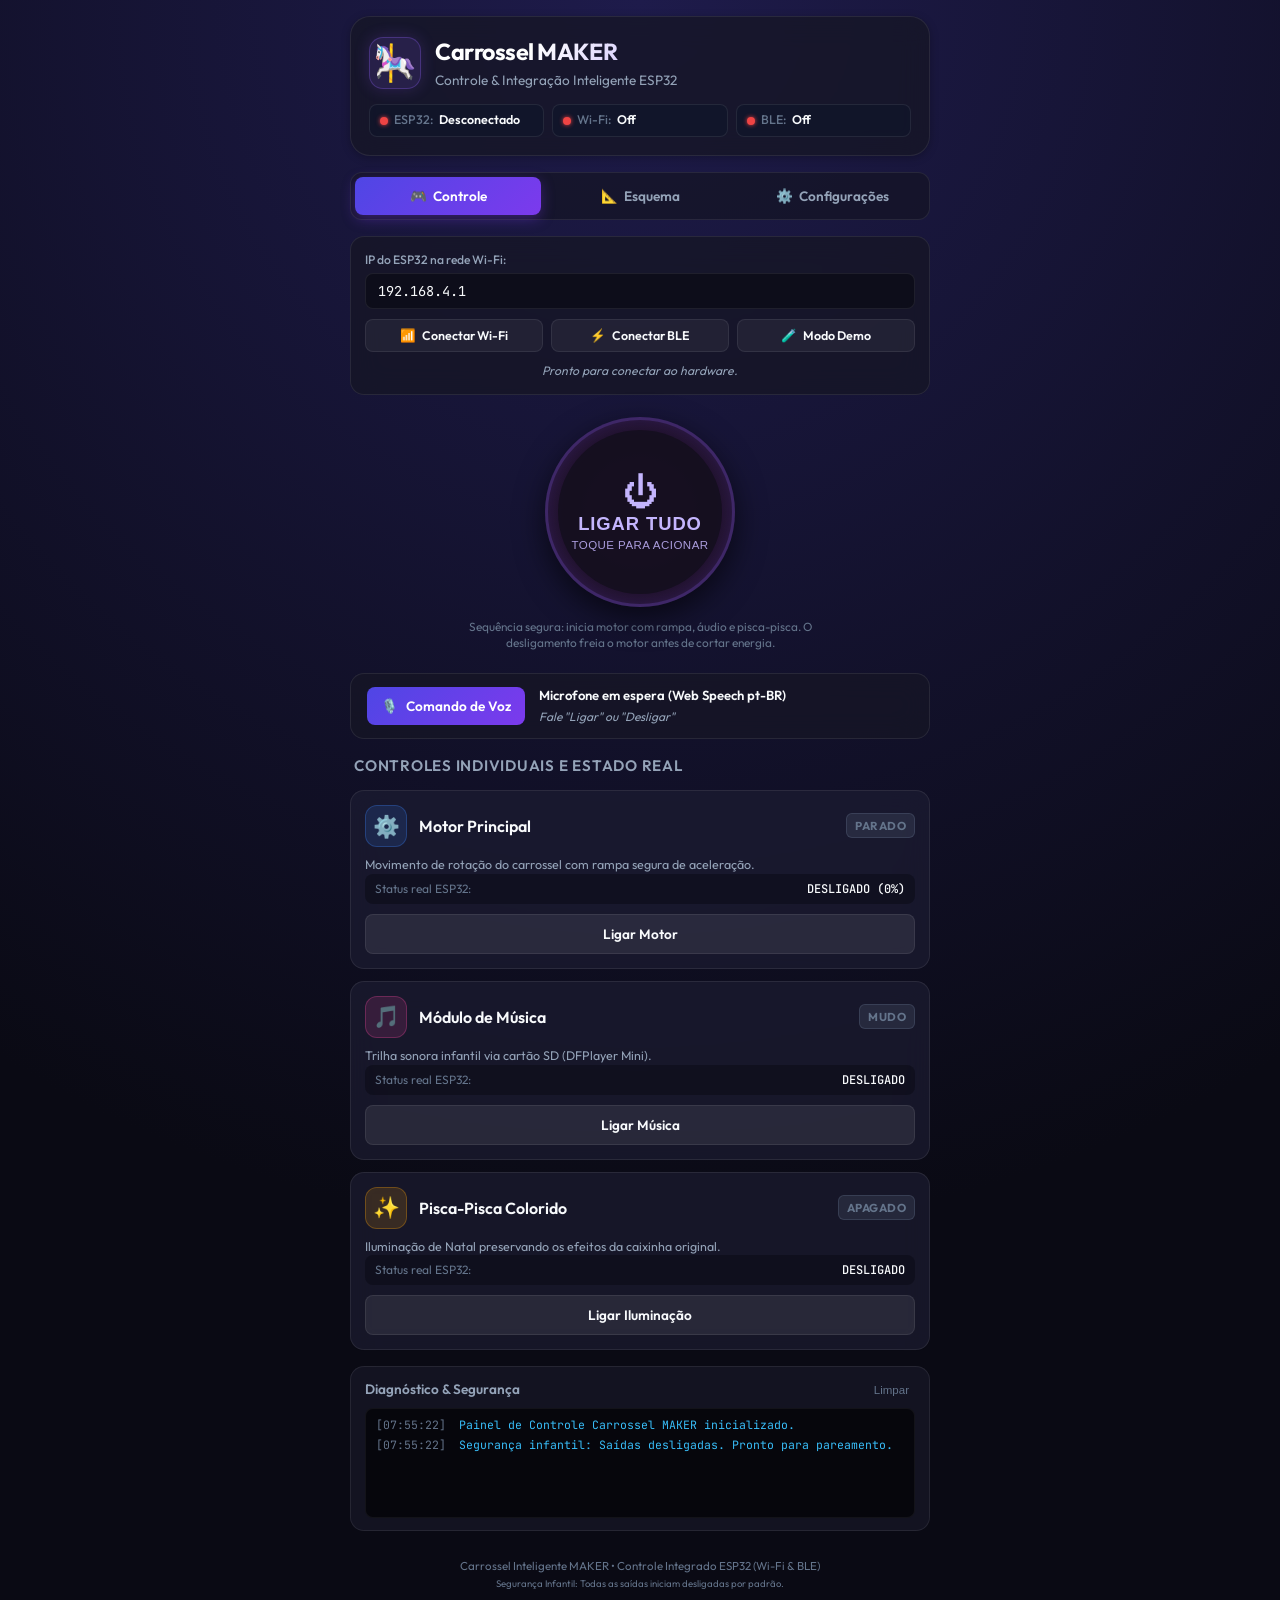
==== index.html @ de6168b9 "fix(voice): correcao definitiva comando desligar e configuracao vercel" ====
<!DOCTYPE html>
<html lang="pt-BR">
<head>
  <meta charset="UTF-8" />
  <meta http-equiv="refresh" content="0; url=/site/" />
  <title>Redirecionando para Carrossel MAKER...</title>
  <script>
    window.location.replace('/site/');
  </script>
</head>
<body style="background: #0a0a14; color: #fff; font-family: sans-serif; display: flex; align-items: center; justify-content: center; height: 100vh; margin: 0;">
  <p>Carregando o painel do Carrossel Inteligente... <a href="/site/" style="color: #8b5cf6;">Clique aqui se não for redirecionado</a>.</p>
</body>
</html>
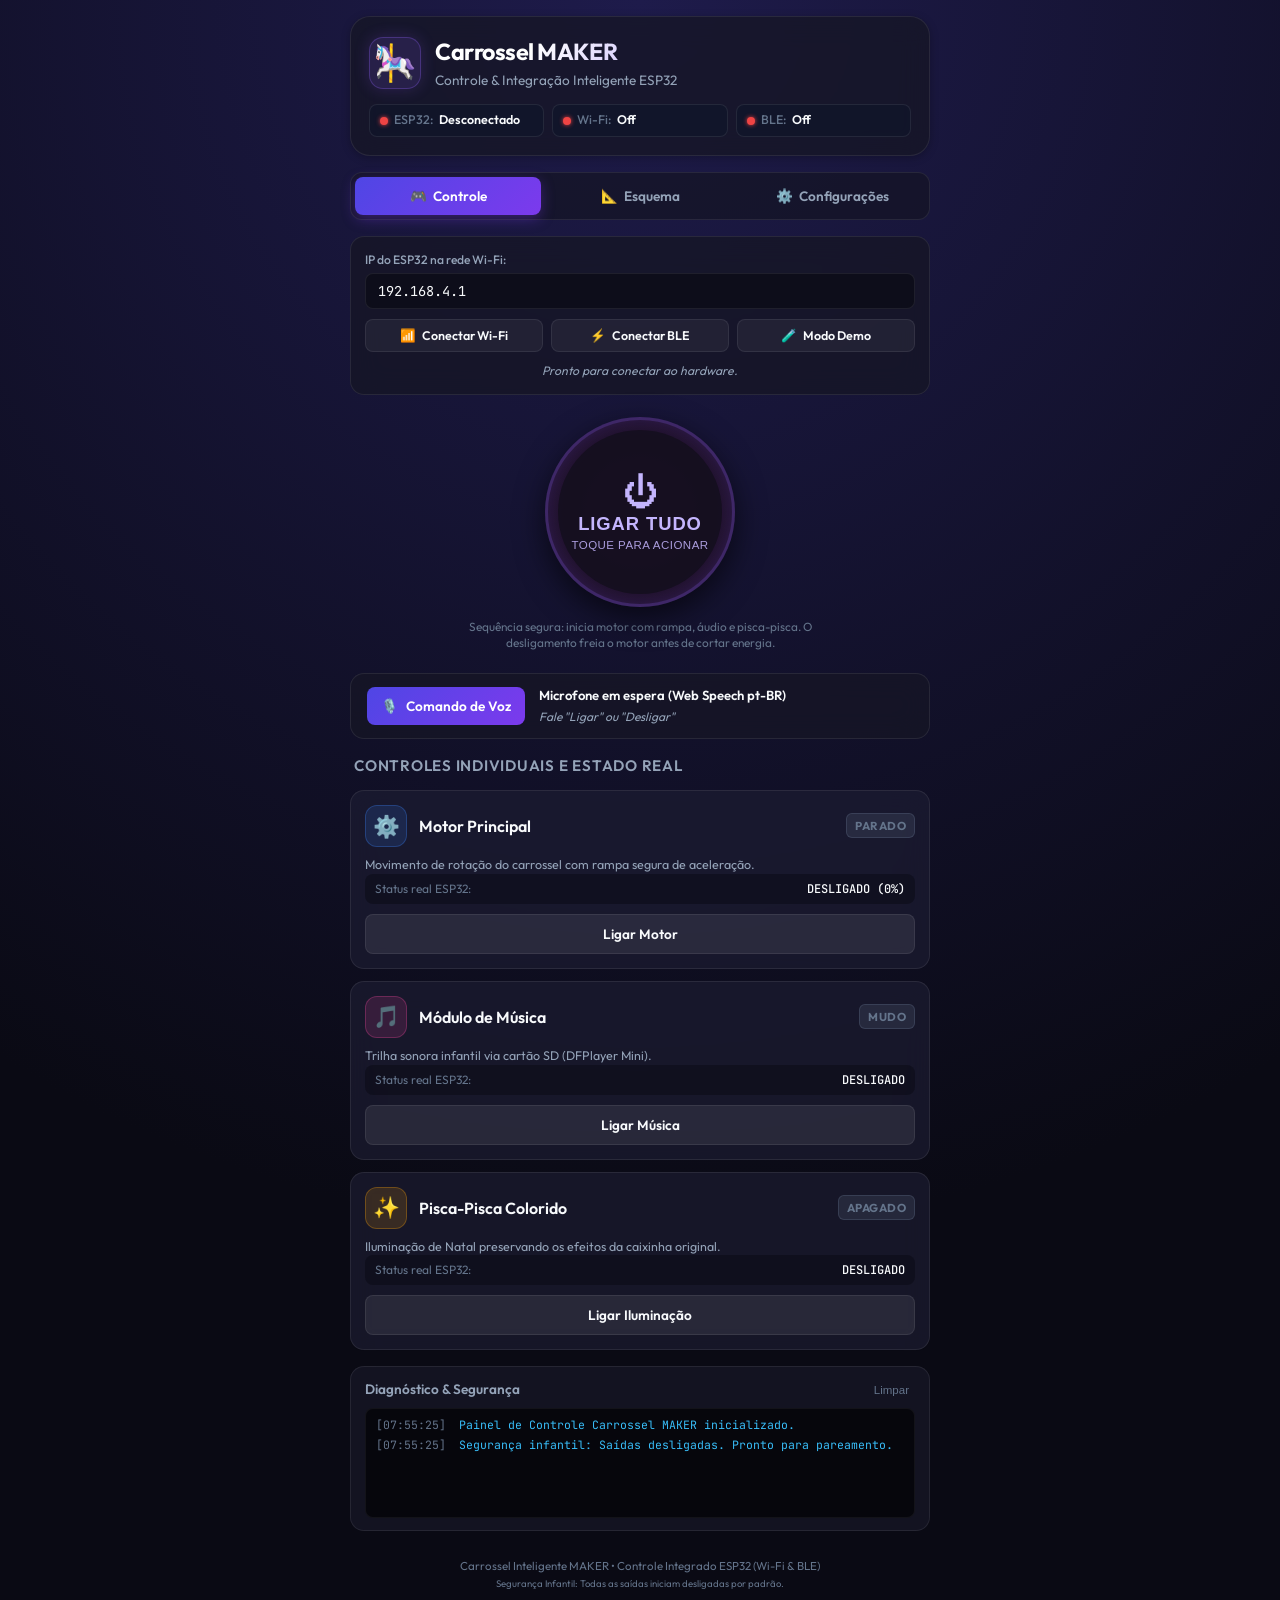
==== commit 94515fe6: "fix(deploy): copiar arquivos para raiz e remover vercel.json para compatibilidade total" ====
--- a/index.html
+++ b/index.html
@@ -2,13 +2,404 @@
 <html lang="pt-BR">
 <head>
   <meta charset="UTF-8" />
-  <meta http-equiv="refresh" content="0; url=/site/" />
-  <title>Redirecionando para Carrossel MAKER...</title>
-  <script>
-    window.location.replace('/site/');
-  </script>
+  <meta name="viewport" content="width=device-width, initial-scale=1.0, maximum-scale=1.0, user-scalable=no" />
+  <title>Carrossel MAKER • Controle e Configurador</title>
+  <link rel="preconnect" href="https://fonts.googleapis.com">
+  <link rel="preconnect" href="https://fonts.gstatic.com" crossorigin>
+  <link href="https://fonts.googleapis.com/css2?family=Outfit:wght@300;400;500;600;700;800&family=JetBrains+Mono:wght@400;500;600&display=swap" rel="stylesheet">
+  <link rel="stylesheet" href="styles.css" />
 </head>
-<body style="background: #0a0a14; color: #fff; font-family: sans-serif; display: flex; align-items: center; justify-content: center; height: 100vh; margin: 0;">
-  <p>Carregando o painel do Carrossel Inteligente... <a href="/site/" style="color: #8b5cf6;">Clique aqui se não for redirecionado</a>.</p>
+<body>
+  <div class="app-wrapper">
+    <!-- Header com Marca e Status de Conexão -->
+    <header class="header-card">
+      <div class="header-brand">
+        <div class="brand-icon">🎠</div>
+        <div>
+          <h1>Carrossel MAKER</h1>
+          <p class="subtitle">Controle & Integração Inteligente ESP32</p>
+        </div>
+      </div>
+
+      <!-- Barra de Status de Conectividade -->
+      <div class="connectivity-bar">
+        <div class="conn-pill" id="pill-esp" title="Status geral de comunicação">
+          <span class="status-dot dot-offline" id="dot-esp"></span>
+          <span class="conn-label">ESP32:</span>
+          <span class="conn-state" id="txt-esp">Desconectado</span>
+        </div>
+
+        <div class="conn-pill" id="pill-wifi" title="Conexão Wi-Fi (WebSocket/HTTP)">
+          <span class="status-dot dot-offline" id="dot-wifi"></span>
+          <span class="conn-label">Wi-Fi:</span>
+          <span class="conn-state" id="txt-wifi">Off</span>
+        </div>
+
+        <div class="conn-pill" id="pill-ble" title="Conexão Bluetooth Low Energy">
+          <span class="status-dot dot-offline" id="dot-ble"></span>
+          <span class="conn-label">BLE:</span>
+          <span class="conn-state" id="txt-ble">Off</span>
+        </div>
+      </div>
+
+      <!-- Aviso Explicito de Modo Demonstracao -->
+      <div class="demo-banner hidden" id="demo-banner">
+        <span class="demo-icon">⚠️</span>
+        <div class="demo-text">
+          <strong>MODO DEMONSTRAÇÃO ATIVO</strong>
+          <small>Hardware físico não conectado. As respostas de estado são simuladas no navegador.</small>
+        </div>
+      </div>
+    </header>
+
+    <!-- Barra de Navegação por Abas -->
+    <nav class="tabs-nav" role="tablist">
+      <button class="tab-btn active" id="tab-btn-control" data-tab="tab-control" role="tab">
+        <span class="tab-icon">🎮</span> Controle
+      </button>
+      <button class="tab-btn" id="tab-btn-schematics" data-tab="tab-schematics" role="tab">
+        <span class="tab-icon">📐</span> Esquema
+      </button>
+      <button class="tab-btn" id="tab-btn-config" data-tab="tab-config" role="tab">
+        <span class="tab-icon">⚙️</span> Configurações
+      </button>
+    </nav>
+
+    <!-- ==================================================================== -->
+    <!-- ABA 1: CONTROLE DO CARROSSEL                                         -->
+    <!-- ==================================================================== -->
+    <main class="tab-pane active" id="tab-control" role="tabpanel">
+      <!-- Painel de Conexão Rápida -->
+      <section class="conn-actions-card">
+        <div class="input-group">
+          <label for="input-esp-ip">IP do ESP32 na rede Wi-Fi:</label>
+          <input type="text" id="input-esp-ip" placeholder="Ex: 192.168.4.1 ou 192.168.1.150" value="192.168.4.1" />
+        </div>
+        <div class="conn-buttons">
+          <button id="btn-connect-wifi" class="btn-action btn-wifi">
+            <span class="btn-icon">📶</span> Conectar Wi-Fi
+          </button>
+          <button id="btn-connect-ble" class="btn-action btn-ble">
+            <span class="btn-icon">⚡</span> Conectar BLE
+          </button>
+          <button id="btn-toggle-demo" class="btn-action btn-demo">
+            <span class="btn-icon">🧪</span> Modo Demo
+          </button>
+        </div>
+        <div id="conn-feedback" class="conn-feedback">Pronto para conectar ao hardware.</div>
+      </section>
+
+      <!-- Botão Mestre Geral (LIGAR / DESLIGAR) -->
+      <section class="master-control-section">
+        <div class="master-btn-container">
+          <button id="btn-master" class="master-button master-off" aria-label="Ligar ou Desligar Carrossel Geral">
+            <div class="master-inner-ring">
+              <div class="master-power-icon">⏻</div>
+              <div class="master-title" id="master-title">LIGAR TUDO</div>
+              <div class="master-sub" id="master-sub">Toque para acionar</div>
+            </div>
+          </button>
+        </div>
+        <p class="master-hint">Sequência segura: inicia motor com rampa, áudio e pisca-pisca. O desligamento freia o motor antes de cortar energia.</p>
+      </section>
+
+      <!-- Seção de Comando de Voz -->
+      <section class="voice-section">
+        <div class="voice-card">
+          <button id="btn-voice" class="btn-voice" title="Pressione e fale 'Ligar' ou 'Desligar'">
+            <span class="voice-mic-icon">🎙️</span>
+            <span class="voice-btn-text" id="voice-btn-text">Comando de Voz</span>
+          </button>
+          <div class="voice-info">
+            <div class="voice-status" id="voice-status">Microfone em espera (Web Speech pt-BR)</div>
+            <div class="voice-transcript" id="voice-transcript">Fale "Ligar" ou "Desligar"</div>
+          </div>
+        </div>
+      </section>
+
+      <!-- Controles Individuais e Telemetria Real -->
+      <section class="components-grid">
+        <h2 class="section-title">Controles Individuais e Estado Real</h2>
+
+        <!-- Card do Motor -->
+        <div class="component-card" id="card-motor">
+          <div class="comp-header">
+            <div class="comp-icon-box motor-color">⚙️</div>
+            <div class="comp-info">
+              <h3>Motor Principal</h3>
+              <span class="comp-state-badge badge-off" id="badge-motor">PARADO</span>
+            </div>
+          </div>
+          <div class="comp-body">
+            <p class="comp-desc">Movimento de rotação do carrossel com rampa segura de aceleração.</p>
+            <div class="comp-real-state">
+              <span class="telemetry-label">Status real ESP32:</span>
+              <span class="telemetry-value" id="real-motor">DESLIGADO (0%)</span>
+            </div>
+          </div>
+          <div class="comp-footer">
+            <button id="btn-toggle-motor" class="btn-toggle btn-toggle-off">Ligar Motor</button>
+          </div>
+        </div>
+
+        <!-- Card do Áudio / Música -->
+        <div class="component-card" id="card-audio">
+          <div class="comp-header">
+            <div class="comp-icon-box audio-color">🎵</div>
+            <div class="comp-info">
+              <h3>Módulo de Música</h3>
+              <span class="comp-state-badge badge-off" id="badge-audio">MUDO</span>
+            </div>
+          </div>
+          <div class="comp-body">
+            <p class="comp-desc">Trilha sonora infantil via cartão SD (DFPlayer Mini).</p>
+            <div class="comp-real-state">
+              <span class="telemetry-label">Status real ESP32:</span>
+              <span class="telemetry-value" id="real-audio">DESLIGADO</span>
+            </div>
+          </div>
+          <div class="comp-footer">
+            <button id="btn-toggle-audio" class="btn-toggle btn-toggle-off">Ligar Música</button>
+          </div>
+        </div>
+
+        <!-- Card do Pisca-Pisca de Natal -->
+        <div class="component-card" id="card-light">
+          <div class="comp-header">
+            <div class="comp-icon-box light-color">✨</div>
+            <div class="comp-info">
+              <h3>Pisca-Pisca Colorido</h3>
+              <span class="comp-state-badge badge-off" id="badge-light">APAGADO</span>
+            </div>
+          </div>
+          <div class="comp-body">
+            <p class="comp-desc">Iluminação de Natal preservando os efeitos da caixinha original.</p>
+            <div class="comp-real-state">
+              <span class="telemetry-label">Status real ESP32:</span>
+              <span class="telemetry-value" id="real-light">DESLIGADO</span>
+            </div>
+          </div>
+          <div class="comp-footer">
+            <button id="btn-toggle-light" class="btn-toggle btn-toggle-off">Ligar Iluminação</button>
+          </div>
+        </div>
+      </section>
+
+      <!-- Console de Eventos, Diagnóstico e Segurança -->
+      <section class="diagnostics-card">
+        <div class="diag-header">
+          <h3>Diagnóstico & Segurança</h3>
+          <button id="btn-clear-log" class="btn-clear">Limpar</button>
+        </div>
+        <div id="event-log" class="event-log" role="log" aria-live="polite"></div>
+      </section>
+    </main>
+
+    <!-- ==================================================================== -->
+    <!-- ABA 2: ESQUEMA COMPLETO DE LIGAÇÃO & MONTAGEM                        -->
+    <!-- ==================================================================== -->
+    <section class="tab-pane" id="tab-schematics" role="tabpanel">
+      <div class="schematic-card">
+        <h2>Esquema Elétrico e Montagem Completa</h2>
+        <p class="schematic-intro">
+          Veja a ligação exata de cada um dos 4 componentes principais com o ESP32 convencional.
+        </p>
+
+        <!-- Seletor de Alimentação Interativo -->
+        <div class="power-selector-box">
+          <label><strong>Como você vai alimentar o Carrossel?</strong></label>
+          <div class="power-options">
+            <button class="btn-power-opt active" data-power="battery">
+              🔋 Pilhas / Baterias (Portátil)
+            </button>
+            <button class="btn-power-opt" data-power="powersupply">
+              🔌 Fonte de Tomada (Recomendado)
+            </button>
+          </div>
+          <div id="power-advice" class="power-advice">
+            <!-- Texto dinâmico inserido via JS -->
+          </div>
+        </div>
+
+        <!-- Diagrama Visual dos 4 Componentes -->
+        <div class="wiring-diagram">
+          <!-- Bloco ESP32 -->
+          <div class="diagram-block block-esp32">
+            <div class="block-title">🧠 ESP32 (Convencional - 38 pinos)</div>
+            <div class="pin-wire"><span class="pin-badge">VIN (5V)</span> <span class="wire-line wire-red"></span> Alimentação +5V</div>
+            <div class="pin-wire"><span class="pin-badge">GND</span> <span class="wire-line wire-black"></span> Terra Comum (Interligar todos os GNDs)</div>
+            <div class="pin-wire"><span class="pin-badge">GPIO 25</span> <span class="wire-line wire-orange"></span> Driver Motor IN1 (Sentido)</div>
+            <div class="pin-wire"><span class="pin-badge">GPIO 26</span> <span class="wire-line wire-orange"></span> Driver Motor IN2 (Sentido)</div>
+            <div class="pin-wire"><span class="pin-badge">GPIO 27</span> <span class="wire-line wire-yellow"></span> Driver Motor PWM / ENA (Velocidade)</div>
+            <div class="pin-wire"><span class="pin-badge">GPIO 17 (TX2)</span> <span class="wire-line wire-blue"></span> DFPlayer RX (via Resistor 1kΩ)</div>
+            <div class="pin-wire"><span class="pin-badge">GPIO 16 (RX2)</span> <span class="wire-line wire-cyan"></span> DFPlayer TX</div>
+            <div class="pin-wire"><span class="pin-badge">GPIO 33</span> <span class="wire-line wire-green"></span> Controle do Pisca-Pisca (Gate/IN)</div>
+            <div class="pin-wire"><span class="pin-badge">GPIO 14</span> <span class="wire-line wire-purple"></span> Botão Físico de Emergência (GND)</div>
+          </div>
+
+          <!-- Bloco Motor -->
+          <div class="diagram-block block-motor">
+            <div class="block-title">⚙️ Motor DC + Driver Ponte H (TB6612 ou L298N)</div>
+            <p class="block-note">⚠️ <strong>NUNCA ligue o motor direto no ESP32!</strong> Use o driver intermediário.</p>
+            <ul>
+              <li><strong>Alimentação Motor (VM / VCC2):</strong> Conecte ao polo positivo da sua bateria ou fonte.</li>
+              <li><strong>GND:</strong> Interligado ao GND do ESP32.</li>
+              <li><strong>IN1, IN2, PWM:</strong> Ligados aos GPIOs 25, 26 e 27.</li>
+              <li><strong>OUT1 e OUT2:</strong> Ligados aos dois fios do motor DC (com capacitor cerâmico 100nF soldado entre os bornes).</li>
+            </ul>
+          </div>
+
+          <!-- Bloco Áudio -->
+          <div class="diagram-block block-audio">
+            <div class="block-title">🎵 Módulo de Som (DFPlayer Mini) + Alto-Falante</div>
+            <ul>
+              <li><strong>VCC:</strong> Pino 5V da fonte/bateria regulada.</li>
+              <li><strong>GND:</strong> Terra comum.</li>
+              <li><strong>RX:</strong> Conectado ao GPIO 17 do ESP32 <em>com um resistor de 1kΩ em série</em> (protege contra ruídos).</li>
+              <li><strong>TX:</strong> Conectado ao GPIO 16 do ESP32.</li>
+              <li><strong>SPK1 e SPK2:</strong> Ligados diretamente aos 2 fios do alto-falante (3W / 4Ω ou 8Ω).</li>
+              <li><strong>Cartão MicroSD:</strong> Formatado em FAT32 com músicas na pasta <code>/mp3/0001.mp3</code>.</li>
+            </ul>
+          </div>
+
+          <!-- Bloco Pisca-Pisca -->
+          <div class="diagram-block block-light">
+            <div class="block-title">✨ Pisca-Pisca de Natal Colorido</div>
+            <p class="block-note">💡 A caixinha controladora original com os efeitos natalinos <strong>é mantida</strong>.</p>
+            <ul>
+              <li><strong>Se o pisca for USB ou Pilhas (5V/4.5V DC):</strong> O GPIO 33 chaveia um transistor MOSFET de nível lógico (ex: IRLZ44N) na linha negativa da caixinha.</li>
+              <li><strong>Se o pisca for de tomada (127/220V AC):</strong> O GPIO 33 aciona um Módulo Relé optoisolado de 5V. A alta tensão fica trancada em gabinete isolado.</li>
+              <li>Ao ligar pelo site, o circuito recebe energia e acende no modo memorizado.</li>
+            </ul>
+          </div>
+        </div>
+
+        <!-- Dica de Engenharia -->
+        <div class="schematic-footer-tip">
+          <strong>Regra Essencial do GND Comum:</strong> Todos os fios pretos (GND) da fonte/bateria, do ESP32, do driver de motor, do DFPlayer e do módulo do pisca-pisca devem estar conectados juntos no mesmo ponto de terra para que os sinais funcionem corretamente.
+        </div>
+      </div>
+    </section>
+
+    <!-- ==================================================================== -->
+    <!-- ABA 3: CONFIGURAÇÕES & GERADOR DE FIRMWARE SEM CÓDIGO (NO-CODE)      -->
+    <!-- ==================================================================== -->
+    <section class="tab-pane" id="tab-config" role="tabpanel">
+      <div class="config-card">
+        <h2>Configurador do Carrossel & Gerador ESP32</h2>
+        <p class="config-intro">
+          Personalize tudo aqui <strong>sem precisar programar</strong>. As alterações geram o código pronto para você colar na Arduino IDE ou gravar no ESP32!
+        </p>
+
+        <!-- Formulário de Pré-Configurações -->
+        <form id="form-generator" class="config-form" onsubmit="return false;">
+          <!-- Seção de Rede -->
+          <fieldset class="config-group">
+            <legend>📡 Conectividade do ESP32</legend>
+            <div class="form-row">
+              <div class="form-field">
+                <label for="cfg-wifi-ssid">Nome da Rede Wi-Fi (SSID):</label>
+                <input type="text" id="cfg-wifi-ssid" value="Carrossel_Maker_ESP32" />
+              </div>
+              <div class="form-field">
+                <label for="cfg-wifi-pass">Senha do Wi-Fi:</label>
+                <input type="text" id="cfg-wifi-pass" value="carrossel123" />
+              </div>
+            </div>
+            <div class="form-field">
+              <label for="cfg-ble-name">Nome do Bluetooth BLE:</label>
+              <input type="text" id="cfg-ble-name" value="Carrossel_Maker_BLE" />
+            </div>
+          </fieldset>
+
+          <!-- Seção do Motor -->
+          <fieldset class="config-group">
+            <legend>⚙️ Movimento do Motor</legend>
+            <div class="form-row">
+              <div class="form-field">
+                <label for="cfg-motor-speed">Velocidade Máxima de Rotação:</label>
+                <select id="cfg-motor-speed">
+                  <option value="180">Suave / Lenta (Ideal para crianças pequenas)</option>
+                  <option value="220" selected>Média / Padrão (Recomendada)</option>
+                  <option value="255">Máxima (100% de potência)</option>
+                </select>
+              </div>
+              <div class="form-field">
+                <label for="cfg-ramp-speed">Rampa de Aceleração (Soft-Start):</label>
+                <select id="cfg-ramp-speed">
+                  <option value="slow">Muito Suave (2.5 segundos até embalar)</option>
+                  <option value="normal" selected>Normal (1.5 segundos)</option>
+                  <option value="fast">Rápida (0.8 segundos)</option>
+                </select>
+              </div>
+            </div>
+          </fieldset>
+
+          <!-- Seção de Áudio e Luz -->
+          <fieldset class="config-group">
+            <legend>🎵 Som e Iluminação</legend>
+            <div class="form-row">
+              <div class="form-field">
+                <label for="cfg-audio-vol">Volume Inicial da Música (0 a 30):</label>
+                <input type="number" id="cfg-audio-vol" min="5" max="30" value="22" />
+              </div>
+              <div class="form-field">
+                <label for="cfg-light-type">Alimentação do Pisca-Pisca:</label>
+                <select id="cfg-light-type">
+                  <option value="dc_mosfet" selected>Baixa Tensão DC (Pilhas / USB 5V - MOSFET)</option>
+                  <option value="ac_relay">Rede Elétrica 127/220V AC (Módulo Relé Isolado)</option>
+                </select>
+              </div>
+            </div>
+          </fieldset>
+
+          <!-- Seção de Segurança -->
+          <fieldset class="config-group">
+            <legend>🛡️ Segurança Infantil</legend>
+            <div class="form-field">
+              <label for="cfg-watchdog">Tempo de Desligamento Automático sem Celular:</label>
+              <select id="cfg-watchdog">
+                <option value="5000">5 segundos (Mais rígido)</option>
+                <option value="8000" selected>8 segundos (Recomendado)</option>
+                <option value="15000">15 segundos</option>
+              </select>
+            </div>
+          </fieldset>
+
+          <!-- Botões do Gerador -->
+          <div class="generator-actions">
+            <button type="button" id="btn-generate-code" class="btn-primary-generate">
+              ⚡ Gerar Código Pronto para Arduino IDE
+            </button>
+            <button type="button" id="btn-copy-code" class="btn-secondary-copy">
+              📋 Copiar Código
+            </button>
+          </div>
+        </form>
+
+        <!-- Caixa com o Código Gerado Pronto para Copiar e Colar -->
+        <div class="code-output-container">
+          <div class="code-output-header">
+            <span>Sketch Completo para Arduino IDE / ESP32 (Tudo em 1 arquivo)</span>
+            <span id="copy-status" class="copy-status"></span>
+          </div>
+          <textarea id="generated-code-box" class="code-box" readonly spellcheck="false"></textarea>
+          <p class="code-instructions">
+            <strong>Como usar sem erro:</strong> Abra a Arduino IDE, crie um arquivo novo, apague tudo o que estiver lá dentro, cole o código acima e clique no botão de <strong>Upload (Seta)</strong>. Pronto! O ESP32 já estará configurado conforme você escolheu nas opções acima.
+          </p>
+        </div>
+      </div>
+    </section>
+
+    <!-- Rodapé Geral -->
+    <footer class="app-footer">
+      <p>Carrossel Inteligente MAKER • Controle Integrado ESP32 (Wi-Fi & BLE)</p>
+      <small>Segurança Infantil: Todas as saídas iniciam desligadas por padrão.</small>
+    </footer>
+  </div>
+
+  <script src="voice.js"></script>
+  <script src="comm.js"></script>
+  <script src="app.js"></script>
 </body>
 </html>
--- a/styles.css
+++ b/styles.css
@@ -0,0 +1,796 @@
+/* ==========================================================================
+   CARROSSEL INTELIGENTE MAKER - DESIGN SYSTEM & ESTILOS COMPLETOS
+   Com Abas de Navegação, Esquemas de Ligação e Gerador No-Code para Arduino
+   ========================================================================== */
+
+:root {
+  /* Cores Principais */
+  --bg-deep: #0a0a14;
+  --bg-surface: rgba(22, 22, 38, 0.78);
+  --bg-card: rgba(30, 30, 52, 0.65);
+  --bg-card-hover: rgba(40, 40, 68, 0.85);
+  --border-subtle: rgba(255, 255, 255, 0.08);
+  --border-active: rgba(147, 112, 219, 0.4);
+
+  /* Acentos de Status */
+  --accent-purple: #8b5cf6;
+  --accent-cyan: #06b6d4;
+  --accent-amber: #f59e0b;
+  --color-success: #10b981;
+  --color-danger: #ef4444;
+  --color-warning: #f59e0b;
+  --color-off: #64748b;
+
+  /* Cores de Fiação do Esquema */
+  --wire-red: #ef4444;
+  --wire-black: #94a3b8;
+  --wire-orange: #f97316;
+  --wire-yellow: #eab308;
+  --wire-blue: #3b82f6;
+  --wire-cyan: #06b6d4;
+  --wire-green: #22c55e;
+  --wire-purple: #a855f7;
+
+  /* Tipografia */
+  --font-main: 'Outfit', -apple-system, BlinkMacSystemFont, sans-serif;
+  --font-mono: 'JetBrains Mono', monospace;
+  --text-primary: #f8fafc;
+  --text-secondary: #94a3b8;
+  --text-muted: #64748b;
+
+  /* Sombras & Efeitos */
+  --shadow-sm: 0 2px 8px rgba(0, 0, 0, 0.25);
+  --shadow-glow-purple: 0 0 24px rgba(139, 92, 246, 0.35);
+  --shadow-glow-green: 0 0 30px rgba(16, 185, 129, 0.45);
+  --backdrop-blur: blur(14px);
+  --radius-lg: 20px;
+  --radius-md: 14px;
+  --radius-sm: 8px;
+  --transition-smooth: all 0.25s cubic-bezier(0.4, 0, 0.2, 1);
+}
+
+/* Reset Global */
+*, *::before, *::after {
+  box-sizing: border-box;
+  margin: 0;
+  padding: 0;
+  -webkit-tap-highlight-color: transparent;
+}
+
+body {
+  font-family: var(--font-main);
+  background: radial-gradient(circle at 50% 0%, #1e1b4b 0%, #0a0a14 70%);
+  color: var(--text-primary);
+  min-height: 100vh;
+  display: flex;
+  justify-content: center;
+  align-items: flex-start;
+  padding: 16px;
+  line-height: 1.5;
+}
+
+.app-wrapper {
+  width: 100%;
+  max-width: 580px;
+  display: flex;
+  flex-direction: column;
+  gap: 16px;
+  padding-bottom: 30px;
+}
+
+/* ==========================================================================
+   Header Card & Connectivity Bar
+   ========================================================================== */
+.header-card {
+  background: var(--bg-surface);
+  backdrop-filter: var(--backdrop-blur);
+  -webkit-backdrop-filter: var(--backdrop-blur);
+  border: 1px solid var(--border-subtle);
+  border-radius: var(--radius-lg);
+  padding: 18px;
+  box-shadow: var(--shadow-sm);
+  display: flex;
+  flex-direction: column;
+  gap: 14px;
+}
+
+.header-brand {
+  display: flex;
+  align-items: center;
+  gap: 14px;
+}
+
+.brand-icon {
+  font-size: 2.2rem;
+  background: rgba(139, 92, 246, 0.15);
+  border: 1px solid rgba(139, 92, 246, 0.3);
+  border-radius: 14px;
+  width: 52px;
+  height: 52px;
+  display: flex;
+  align-items: center;
+  justify-content: center;
+  box-shadow: 0 0 16px rgba(139, 92, 246, 0.2);
+}
+
+.header-brand h1 {
+  font-size: 1.45rem;
+  font-weight: 700;
+  letter-spacing: -0.02em;
+  background: linear-gradient(135deg, #ffffff 40%, #c4b5fd 100%);
+  -webkit-background-clip: text;
+  -webkit-text-fill-color: transparent;
+}
+
+.subtitle {
+  font-size: 0.85rem;
+  color: var(--text-secondary);
+  font-weight: 400;
+}
+
+/* Connectivity Pills */
+.connectivity-bar {
+  display: grid;
+  grid-template-columns: repeat(3, 1fr);
+  gap: 8px;
+}
+
+.conn-pill {
+  background: rgba(15, 23, 42, 0.6);
+  border: 1px solid var(--border-subtle);
+  border-radius: var(--radius-sm);
+  padding: 6px 10px;
+  display: flex;
+  align-items: center;
+  gap: 6px;
+  font-size: 0.78rem;
+  font-weight: 500;
+  transition: var(--transition-smooth);
+}
+
+.conn-label { color: var(--text-muted); }
+.conn-state { font-weight: 600; overflow: hidden; text-overflow: ellipsis; white-space: nowrap; }
+
+.status-dot {
+  width: 8px;
+  height: 8px;
+  border-radius: 50%;
+  flex-shrink: 0;
+  transition: var(--transition-smooth);
+}
+.dot-online { background-color: var(--color-success); box-shadow: 0 0 8px var(--color-success); }
+.dot-offline { background-color: var(--color-danger); box-shadow: 0 0 4px var(--color-danger); }
+.dot-warn { background-color: var(--color-warning); box-shadow: 0 0 8px var(--color-warning); }
+
+/* Banner de Demonstração */
+.demo-banner {
+  background: linear-gradient(135deg, rgba(245, 158, 11, 0.15), rgba(217, 119, 6, 0.08));
+  border: 1px solid rgba(245, 158, 11, 0.4);
+  border-radius: var(--radius-sm);
+  padding: 10px 12px;
+  display: flex;
+  align-items: center;
+  gap: 10px;
+  animation: pulseWarning 3s infinite ease-in-out;
+}
+.demo-banner.hidden { display: none; }
+.demo-icon { font-size: 1.2rem; }
+.demo-text strong { display: block; font-size: 0.82rem; color: #fcd34d; letter-spacing: 0.03em; }
+.demo-text small { font-size: 0.74rem; color: #fde68a; line-height: 1.2; }
+
+@keyframes pulseWarning {
+  0%, 100% { border-color: rgba(245, 158, 11, 0.4); }
+  50% { border-color: rgba(245, 158, 11, 0.8); }
+}
+
+/* ==========================================================================
+   Navegação por Abas (Tabs)
+   ========================================================================== */
+.tabs-nav {
+  display: grid;
+  grid-template-columns: 1fr 1fr 1fr;
+  gap: 6px;
+  background: rgba(20, 20, 36, 0.7);
+  padding: 4px;
+  border-radius: 12px;
+  border: 1px solid var(--border-subtle);
+}
+
+.tab-btn {
+  background: transparent;
+  border: none;
+  color: var(--text-secondary);
+  font-family: var(--font-main);
+  font-size: 0.85rem;
+  font-weight: 600;
+  padding: 10px 4px;
+  border-radius: 8px;
+  cursor: pointer;
+  display: flex;
+  align-items: center;
+  justify-content: center;
+  gap: 6px;
+  transition: var(--transition-smooth);
+}
+
+.tab-btn:hover {
+  color: var(--text-primary);
+  background: rgba(255, 255, 255, 0.05);
+}
+
+.tab-btn.active {
+  background: linear-gradient(135deg, #4f46e5 0%, #7c3aed 100%);
+  color: #ffffff;
+  box-shadow: 0 4px 14px rgba(124, 58, 237, 0.35);
+}
+
+.tab-pane {
+  display: none;
+  flex-direction: column;
+  gap: 16px;
+}
+
+.tab-pane.active {
+  display: flex;
+  animation: fadeIn 0.3s ease-out;
+}
+
+@keyframes fadeIn {
+  from { opacity: 0; transform: translateY(6px); }
+  to { opacity: 1; transform: translateY(0); }
+}
+
+/* ==========================================================================
+   Ações de Conexão Rápida
+   ========================================================================== */
+.conn-actions-card {
+  background: var(--bg-surface);
+  backdrop-filter: var(--backdrop-blur);
+  border: 1px solid var(--border-subtle);
+  border-radius: var(--radius-md);
+  padding: 14px;
+  display: flex;
+  flex-direction: column;
+  gap: 10px;
+}
+
+.input-group { display: flex; flex-direction: column; gap: 4px; }
+.input-group label { font-size: 0.76rem; color: var(--text-secondary); font-weight: 500; }
+.input-group input {
+  background: rgba(10, 10, 20, 0.7);
+  border: 1px solid var(--border-subtle);
+  border-radius: var(--radius-sm);
+  color: var(--text-primary);
+  font-family: var(--font-mono);
+  font-size: 0.85rem;
+  padding: 8px 12px;
+  outline: none;
+  transition: var(--transition-smooth);
+}
+.input-group input:focus { border-color: var(--accent-purple); box-shadow: 0 0 10px rgba(139, 92, 246, 0.25); }
+
+.conn-buttons { display: grid; grid-template-columns: 1fr 1fr 1fr; gap: 8px; }
+.btn-action {
+  border: 1px solid var(--border-subtle);
+  background: rgba(255, 255, 255, 0.05);
+  border-radius: var(--radius-sm);
+  color: var(--text-primary);
+  font-family: var(--font-main);
+  font-size: 0.78rem;
+  font-weight: 600;
+  padding: 8px 6px;
+  cursor: pointer;
+  display: flex;
+  align-items: center;
+  justify-content: center;
+  gap: 6px;
+  transition: var(--transition-smooth);
+}
+.btn-action:hover { background: rgba(255, 255, 255, 0.1); transform: translateY(-1px); }
+.conn-feedback { font-size: 0.76rem; color: var(--text-secondary); font-style: italic; text-align: center; }
+
+/* ==========================================================================
+   Botão Master Geral
+   ========================================================================== */
+.master-control-section { display: flex; flex-direction: column; align-items: center; gap: 12px; padding: 6px 0; }
+.master-btn-container { display: flex; justify-content: center; align-items: center; }
+.master-button {
+  width: 190px;
+  height: 190px;
+  border-radius: 50%;
+  border: none;
+  cursor: pointer;
+  position: relative;
+  transition: all 0.4s cubic-bezier(0.175, 0.885, 0.32, 1.275);
+  display: flex;
+  align-items: center;
+  justify-content: center;
+  outline: none;
+}
+.master-inner-ring {
+  width: 164px;
+  height: 164px;
+  border-radius: 50%;
+  display: flex;
+  flex-direction: column;
+  align-items: center;
+  justify-content: center;
+  gap: 4px;
+  transition: var(--transition-smooth);
+}
+.master-power-icon { font-size: 2.2rem; line-height: 1; }
+.master-title { font-size: 1.15rem; font-weight: 800; letter-spacing: 0.05em; }
+.master-sub { font-size: 0.72rem; text-transform: uppercase; letter-spacing: 0.04em; opacity: 0.85; }
+
+.master-off {
+  background: radial-gradient(circle, #2d1537 0%, #170e24 100%);
+  box-shadow: 0 10px 30px rgba(0, 0, 0, 0.6), inset 0 0 20px rgba(139, 92, 246, 0.2);
+  border: 3px solid rgba(139, 92, 246, 0.3);
+}
+.master-off .master-inner-ring { background: rgba(20, 15, 30, 0.9); color: #c4b5fd; }
+.master-off:hover { transform: scale(1.03); box-shadow: 0 12px 35px rgba(0, 0, 0, 0.7), var(--shadow-glow-purple); }
+
+.master-on {
+  background: radial-gradient(circle, #064e3b 0%, #022c22 100%);
+  box-shadow: 0 10px 35px rgba(16, 185, 129, 0.3), inset 0 0 25px rgba(52, 211, 153, 0.3);
+  border: 3px solid rgba(16, 185, 129, 0.7);
+  animation: pulseMasterOn 2.5s infinite ease-in-out;
+}
+.master-on .master-inner-ring { background: rgba(6, 78, 59, 0.85); color: #a7f3d0; }
+.master-on:hover { transform: scale(1.03); box-shadow: 0 12px 40px rgba(16, 185, 129, 0.45); }
+
+@keyframes pulseMasterOn {
+  0%, 100% { box-shadow: 0 10px 35px rgba(16, 185, 129, 0.3); }
+  50% { box-shadow: 0 10px 45px rgba(16, 185, 129, 0.6); }
+}
+
+.master-hint { font-size: 0.74rem; color: var(--text-muted); text-align: center; max-width: 400px; line-height: 1.35; }
+
+/* ==========================================================================
+   Comando de Voz
+   ========================================================================== */
+.voice-section { width: 100%; }
+.voice-card {
+  background: var(--bg-surface);
+  backdrop-filter: var(--backdrop-blur);
+  border: 1px solid var(--border-subtle);
+  border-radius: var(--radius-md);
+  padding: 12px 16px;
+  display: flex;
+  align-items: center;
+  gap: 14px;
+}
+.btn-voice {
+  background: linear-gradient(135deg, #4f46e5 0%, #7c3aed 100%);
+  border: none;
+  border-radius: var(--radius-sm);
+  color: #ffffff;
+  padding: 10px 14px;
+  font-family: var(--font-main);
+  font-size: 0.85rem;
+  font-weight: 600;
+  display: flex;
+  align-items: center;
+  gap: 8px;
+  cursor: pointer;
+  flex-shrink: 0;
+  transition: var(--transition-smooth);
+}
+.btn-voice.listening { background: linear-gradient(135deg, #ef4444 0%, #b91c1c 100%); animation: pulseMic 1.2s infinite ease-in-out; }
+
+@keyframes pulseMic {
+  0%, 100% { box-shadow: 0 0 15px rgba(239, 68, 68, 0.4); transform: scale(1); }
+  50% { box-shadow: 0 0 25px rgba(239, 68, 68, 0.8); transform: scale(1.05); }
+}
+
+.voice-info { display: flex; flex-direction: column; gap: 2px; overflow: hidden; }
+.voice-status { font-size: 0.82rem; font-weight: 600; color: var(--text-primary); }
+.voice-transcript { font-size: 0.75rem; color: var(--text-secondary); font-style: italic; white-space: nowrap; overflow: hidden; text-overflow: ellipsis; }
+
+/* ==========================================================================
+   Cards de Componentes Individuais
+   ========================================================================== */
+.components-grid { display: flex; flex-direction: column; gap: 12px; }
+.section-title { font-size: 0.95rem; font-weight: 600; color: var(--text-secondary); text-transform: uppercase; letter-spacing: 0.05em; padding-left: 4px; }
+.component-card {
+  background: var(--bg-card);
+  backdrop-filter: var(--backdrop-blur);
+  border: 1px solid var(--border-subtle);
+  border-radius: var(--radius-md);
+  padding: 14px;
+  display: flex;
+  flex-direction: column;
+  gap: 10px;
+  transition: var(--transition-smooth);
+}
+.component-card:hover { background: var(--bg-card-hover); border-color: var(--border-active); }
+
+.comp-header { display: flex; align-items: center; gap: 12px; }
+.comp-icon-box { width: 42px; height: 42px; border-radius: 12px; display: flex; align-items: center; justify-content: center; font-size: 1.35rem; }
+.motor-color { background: rgba(59, 130, 246, 0.15); border: 1px solid rgba(59, 130, 246, 0.3); }
+.audio-color { background: rgba(236, 72, 153, 0.15); border: 1px solid rgba(236, 72, 153, 0.3); }
+.light-color { background: rgba(245, 158, 11, 0.15); border: 1px solid rgba(245, 158, 11, 0.3); }
+
+.comp-info { flex: 1; display: flex; justify-content: space-between; align-items: center; }
+.comp-info h3 { font-size: 1rem; font-weight: 600; }
+.comp-state-badge { font-size: 0.72rem; font-weight: 700; padding: 3px 8px; border-radius: 6px; letter-spacing: 0.04em; }
+.badge-off { background: rgba(100, 116, 139, 0.2); color: var(--text-muted); border: 1px solid rgba(100, 116, 139, 0.3); }
+.badge-on { background: rgba(16, 185, 129, 0.2); color: #6ee7b7; border: 1px solid rgba(16, 185, 129, 0.4); }
+
+.comp-desc { font-size: 0.78rem; color: var(--text-secondary); line-height: 1.35; }
+.comp-real-state { display: flex; justify-content: space-between; align-items: center; background: rgba(10, 10, 20, 0.5); padding: 6px 10px; border-radius: var(--radius-sm); font-size: 0.75rem; }
+.telemetry-label { color: var(--text-muted); }
+.telemetry-value { font-family: var(--font-mono); font-weight: 500; color: var(--text-primary); }
+
+.btn-toggle {
+  width: 100%;
+  border: none;
+  border-radius: var(--radius-sm);
+  padding: 10px;
+  font-family: var(--font-main);
+  font-size: 0.85rem;
+  font-weight: 600;
+  cursor: pointer;
+  transition: var(--transition-smooth);
+}
+.btn-toggle-off { background: rgba(255, 255, 255, 0.08); color: var(--text-primary); border: 1px solid var(--border-subtle); }
+.btn-toggle-off:hover { background: rgba(255, 255, 255, 0.15); }
+.btn-toggle-on { background: linear-gradient(135deg, #059669 0%, #10b981 100%); color: #ffffff; }
+
+/* ==========================================================================
+   Diagnóstico & Log
+   ========================================================================== */
+.diagnostics-card {
+  background: var(--bg-surface);
+  backdrop-filter: var(--backdrop-blur);
+  border: 1px solid var(--border-subtle);
+  border-radius: var(--radius-md);
+  padding: 12px 14px;
+  display: flex;
+  flex-direction: column;
+  gap: 8px;
+}
+.diag-header { display: flex; justify-content: space-between; align-items: center; }
+.diag-header h3 { font-size: 0.85rem; font-weight: 600; color: var(--text-secondary); }
+.btn-clear { background: none; border: none; color: var(--text-muted); font-size: 0.72rem; cursor: pointer; padding: 2px 6px; }
+.event-log {
+  background: rgba(5, 5, 10, 0.85);
+  border: 1px solid rgba(255, 255, 255, 0.05);
+  border-radius: var(--radius-sm);
+  height: 110px;
+  overflow-y: auto;
+  padding: 8px 10px;
+  font-family: var(--font-mono);
+  font-size: 0.72rem;
+  line-height: 1.45;
+  color: #cbd5e1;
+  display: flex;
+  flex-direction: column;
+  gap: 4px;
+}
+.log-time { color: #64748b; margin-right: 6px; }
+.log-info { color: #38bdf8; }
+.log-success { color: #4ade80; }
+.log-warn { color: #facc15; }
+.log-error { color: #f87171; }
+
+/* ==========================================================================
+   ABA 2: ESQUEMA DE LIGAÇÃO & MONTAGEM
+   ========================================================================== */
+.schematic-card {
+  background: var(--bg-surface);
+  backdrop-filter: var(--backdrop-blur);
+  border: 1px solid var(--border-subtle);
+  border-radius: var(--radius-lg);
+  padding: 18px;
+  display: flex;
+  flex-direction: column;
+  gap: 16px;
+}
+
+.schematic-card h2 { font-size: 1.3rem; font-weight: 700; color: #ffffff; }
+.schematic-intro { font-size: 0.84rem; color: var(--text-secondary); }
+
+/* Seletor de Alimentação */
+.power-selector-box {
+  background: rgba(15, 23, 42, 0.65);
+  border: 1px solid var(--border-subtle);
+  border-radius: var(--radius-md);
+  padding: 12px 14px;
+  display: flex;
+  flex-direction: column;
+  gap: 10px;
+}
+.power-selector-box label { font-size: 0.82rem; color: #f1f5f9; }
+.power-options { display: grid; grid-template-columns: 1fr 1fr; gap: 8px; }
+.btn-power-opt {
+  border: 1px solid var(--border-subtle);
+  background: rgba(255, 255, 255, 0.05);
+  color: var(--text-secondary);
+  font-family: var(--font-main);
+  font-size: 0.82rem;
+  font-weight: 600;
+  padding: 10px 8px;
+  border-radius: 8px;
+  cursor: pointer;
+  transition: var(--transition-smooth);
+}
+.btn-power-opt.active {
+  background: linear-gradient(135deg, rgba(139, 92, 246, 0.3), rgba(6, 182, 212, 0.2));
+  border-color: var(--accent-cyan);
+  color: #ffffff;
+  box-shadow: 0 0 12px rgba(6, 182, 212, 0.25);
+}
+
+.power-advice {
+  font-size: 0.78rem;
+  line-height: 1.45;
+  padding: 10px;
+  border-radius: 8px;
+  background: rgba(10, 10, 20, 0.6);
+  border-left: 3px solid var(--accent-amber);
+  color: #e2e8f0;
+}
+
+/* Blocos de Fiação */
+.wiring-diagram {
+  display: flex;
+  flex-direction: column;
+  gap: 14px;
+}
+
+.diagram-block {
+  background: rgba(18, 18, 32, 0.8);
+  border: 1px solid var(--border-subtle);
+  border-radius: var(--radius-md);
+  padding: 14px;
+  display: flex;
+  flex-direction: column;
+  gap: 8px;
+}
+
+.block-title {
+  font-size: 0.95rem;
+  font-weight: 700;
+  color: #ffffff;
+  border-bottom: 1px solid rgba(255, 255, 255, 0.08);
+  padding-bottom: 6px;
+}
+
+.block-note {
+  font-size: 0.78rem;
+  color: #fca5a5;
+  background: rgba(239, 68, 68, 0.1);
+  padding: 6px 8px;
+  border-radius: 6px;
+}
+
+.diagram-block ul {
+  list-style: none;
+  display: flex;
+  flex-direction: column;
+  gap: 6px;
+  font-size: 0.8rem;
+  color: #cbd5e1;
+}
+
+.diagram-block li strong { color: #f1f5f9; }
+
+.pin-wire {
+  display: flex;
+  align-items: center;
+  gap: 10px;
+  font-size: 0.78rem;
+  font-family: var(--font-mono);
+  color: #cbd5e1;
+}
+
+.pin-badge {
+  background: rgba(255, 255, 255, 0.1);
+  padding: 2px 8px;
+  border-radius: 4px;
+  font-weight: 600;
+  color: #ffffff;
+  min-width: 110px;
+  text-align: center;
+}
+
+.wire-line {
+  width: 14px;
+  height: 3px;
+  border-radius: 2px;
+  flex-shrink: 0;
+}
+.wire-red { background: var(--wire-red); box-shadow: 0 0 6px var(--wire-red); }
+.wire-black { background: var(--wire-black); }
+.wire-orange { background: var(--wire-orange); }
+.wire-yellow { background: var(--wire-yellow); }
+.wire-blue { background: var(--wire-blue); }
+.wire-cyan { background: var(--wire-cyan); }
+.wire-green { background: var(--wire-green); }
+.wire-purple { background: var(--wire-purple); }
+
+.schematic-footer-tip {
+  font-size: 0.78rem;
+  color: #93c5fd;
+  background: rgba(59, 130, 246, 0.1);
+  border: 1px solid rgba(59, 130, 246, 0.3);
+  padding: 10px 12px;
+  border-radius: var(--radius-sm);
+  line-height: 1.4;
+}
+
+/* ==========================================================================
+   ABA 3: CONFIGURADOR & GERADOR NO-CODE
+   ========================================================================== */
+.config-card {
+  background: var(--bg-surface);
+  backdrop-filter: var(--backdrop-blur);
+  border: 1px solid var(--border-subtle);
+  border-radius: var(--radius-lg);
+  padding: 18px;
+  display: flex;
+  flex-direction: column;
+  gap: 16px;
+}
+
+.config-card h2 { font-size: 1.3rem; font-weight: 700; color: #ffffff; }
+.config-intro { font-size: 0.84rem; color: var(--text-secondary); line-height: 1.4; }
+
+.config-form {
+  display: flex;
+  flex-direction: column;
+  gap: 14px;
+}
+
+.config-group {
+  border: 1px solid var(--border-subtle);
+  border-radius: var(--radius-md);
+  padding: 12px 14px;
+  background: rgba(10, 10, 22, 0.5);
+  display: flex;
+  flex-direction: column;
+  gap: 10px;
+}
+
+.config-group legend {
+  font-size: 0.82rem;
+  font-weight: 700;
+  color: var(--accent-cyan);
+  padding: 0 6px;
+}
+
+.form-row {
+  display: grid;
+  grid-template-columns: 1fr 1fr;
+  gap: 10px;
+}
+
+@media (max-width: 480px) {
+  .form-row { grid-template-columns: 1fr; }
+}
+
+.form-field {
+  display: flex;
+  flex-direction: column;
+  gap: 4px;
+}
+
+.form-field label {
+  font-size: 0.76rem;
+  color: var(--text-secondary);
+  font-weight: 500;
+}
+
+.form-field input, .form-field select {
+  background: rgba(15, 23, 42, 0.8);
+  border: 1px solid var(--border-subtle);
+  border-radius: var(--radius-sm);
+  color: #ffffff;
+  font-family: var(--font-main);
+  font-size: 0.84rem;
+  padding: 8px 10px;
+  outline: none;
+  transition: var(--transition-smooth);
+}
+
+.form-field input:focus, .form-field select:focus {
+  border-color: var(--accent-purple);
+  box-shadow: 0 0 10px rgba(139, 92, 246, 0.25);
+}
+
+.generator-actions {
+  display: flex;
+  gap: 10px;
+  margin-top: 4px;
+}
+
+.btn-primary-generate {
+  flex: 2;
+  background: linear-gradient(135deg, #059669 0%, #10b981 100%);
+  color: #ffffff;
+  border: none;
+  border-radius: var(--radius-sm);
+  padding: 12px;
+  font-family: var(--font-main);
+  font-size: 0.88rem;
+  font-weight: 700;
+  cursor: pointer;
+  transition: var(--transition-smooth);
+  box-shadow: 0 4px 14px rgba(16, 185, 129, 0.35);
+}
+.btn-primary-generate:hover { filter: brightness(1.1); transform: translateY(-1px); }
+
+.btn-secondary-copy {
+  flex: 1;
+  background: rgba(255, 255, 255, 0.08);
+  border: 1px solid var(--border-subtle);
+  color: #ffffff;
+  border-radius: var(--radius-sm);
+  padding: 12px;
+  font-family: var(--font-main);
+  font-size: 0.85rem;
+  font-weight: 600;
+  cursor: pointer;
+  transition: var(--transition-smooth);
+}
+.btn-secondary-copy:hover { background: rgba(255, 255, 255, 0.15); }
+
+/* Código de Saída */
+.code-output-container {
+  display: flex;
+  flex-direction: column;
+  gap: 8px;
+}
+
+.code-output-header {
+  display: flex;
+  justify-content: space-between;
+  align-items: center;
+  font-size: 0.78rem;
+  color: var(--text-secondary);
+}
+
+.copy-status {
+  color: #4ade80;
+  font-weight: 600;
+}
+
+.code-box {
+  width: 100%;
+  height: 240px;
+  background: #05050d;
+  border: 1px solid rgba(255, 255, 255, 0.1);
+  border-radius: var(--radius-sm);
+  padding: 12px;
+  font-family: var(--font-mono);
+  font-size: 0.74rem;
+  line-height: 1.45;
+  color: #a5f3fc;
+  resize: vertical;
+  outline: none;
+  white-space: pre;
+}
+
+.code-instructions {
+  font-size: 0.76rem;
+  color: var(--text-secondary);
+  line-height: 1.4;
+  background: rgba(255, 255, 255, 0.03);
+  padding: 10px;
+  border-radius: 8px;
+  border-left: 3px solid var(--accent-cyan);
+}
+
+/* ==========================================================================
+   Footer
+   ========================================================================== */
+.app-footer {
+  text-align: center;
+  font-size: 0.72rem;
+  color: var(--text-muted);
+  display: flex;
+  flex-direction: column;
+  gap: 2px;
+  padding: 10px 0;
+}
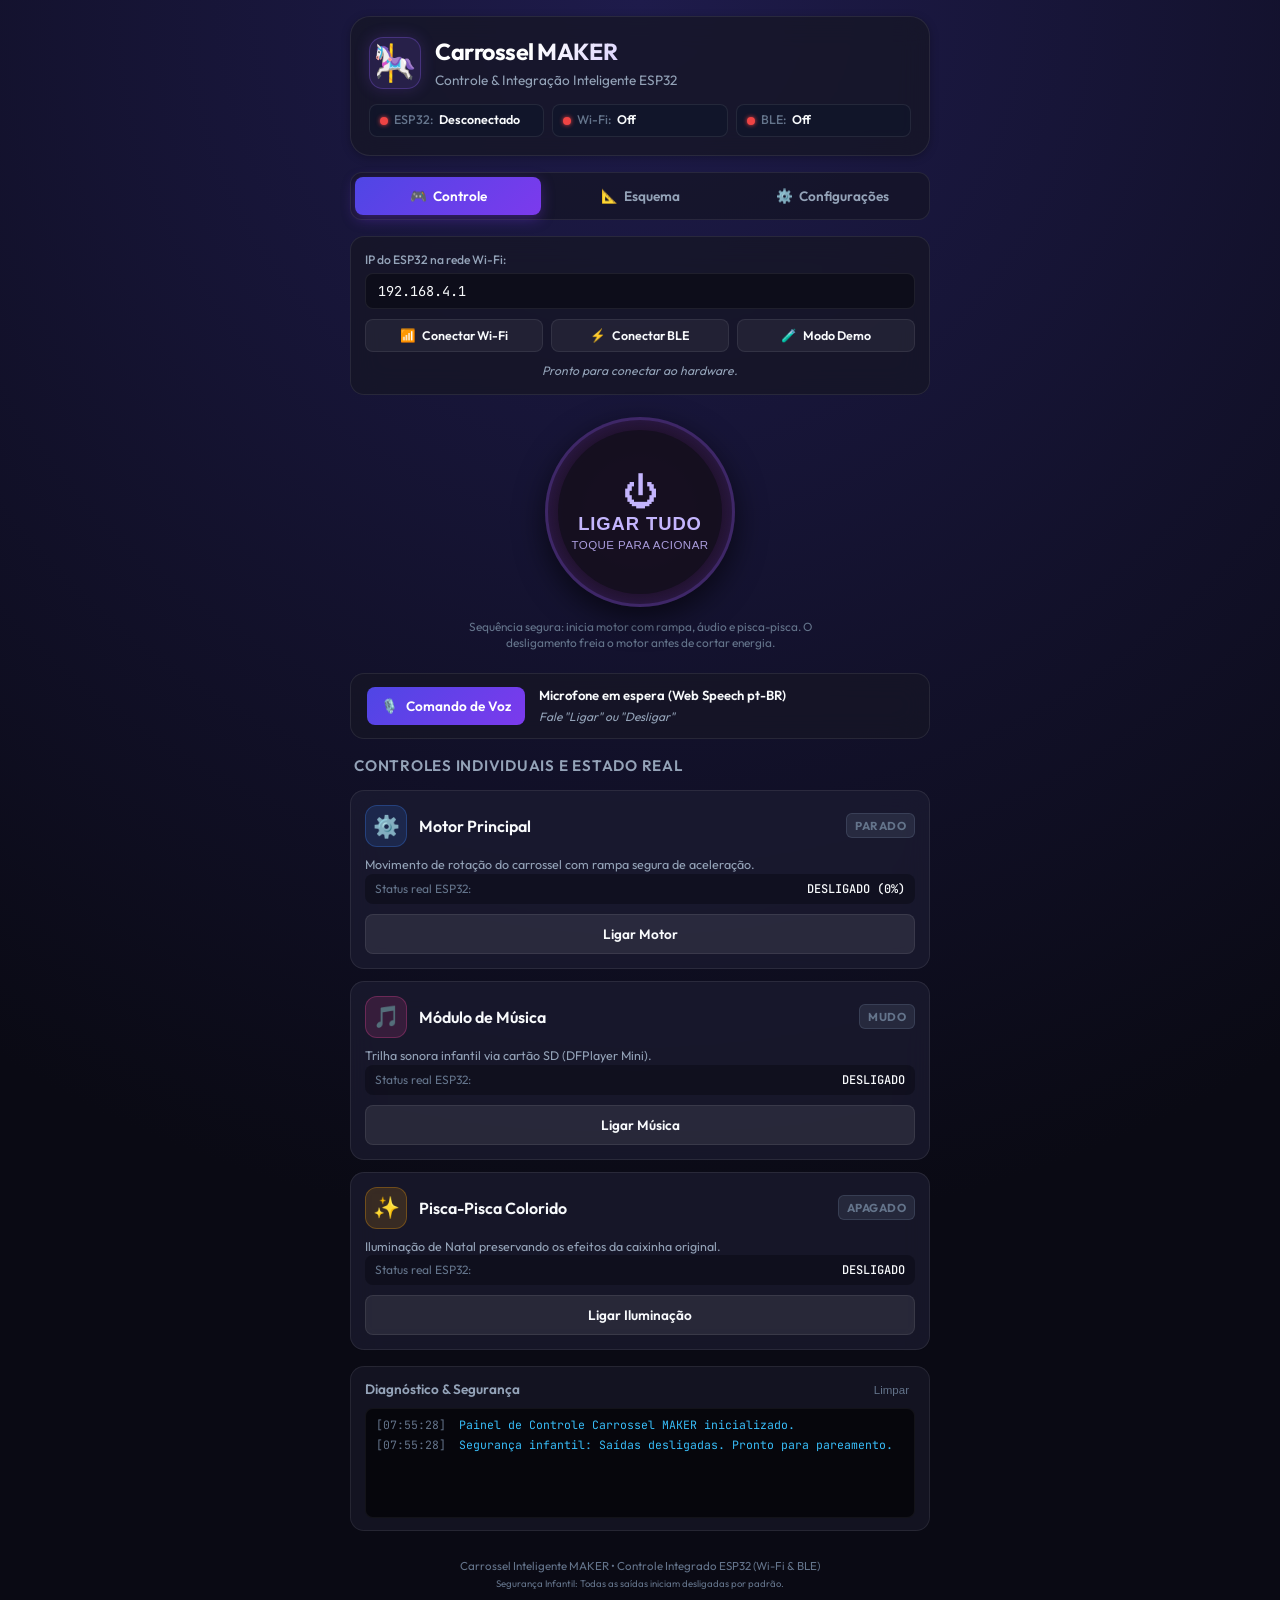
==== commit bdd45f81: "fix(voice): immediate dom update and cache busting version 3.5" ====
--- a/index.html
+++ b/index.html
@@ -398,8 +398,8 @@
     </footer>
   </div>
 
-  <script src="voice.js"></script>
-  <script src="comm.js"></script>
-  <script src="app.js"></script>
+  <script src="voice.js?v=3.5"></script>
+  <script src="comm.js?v=3.5"></script>
+  <script src="app.js?v=3.5"></script>
 </body>
 </html>
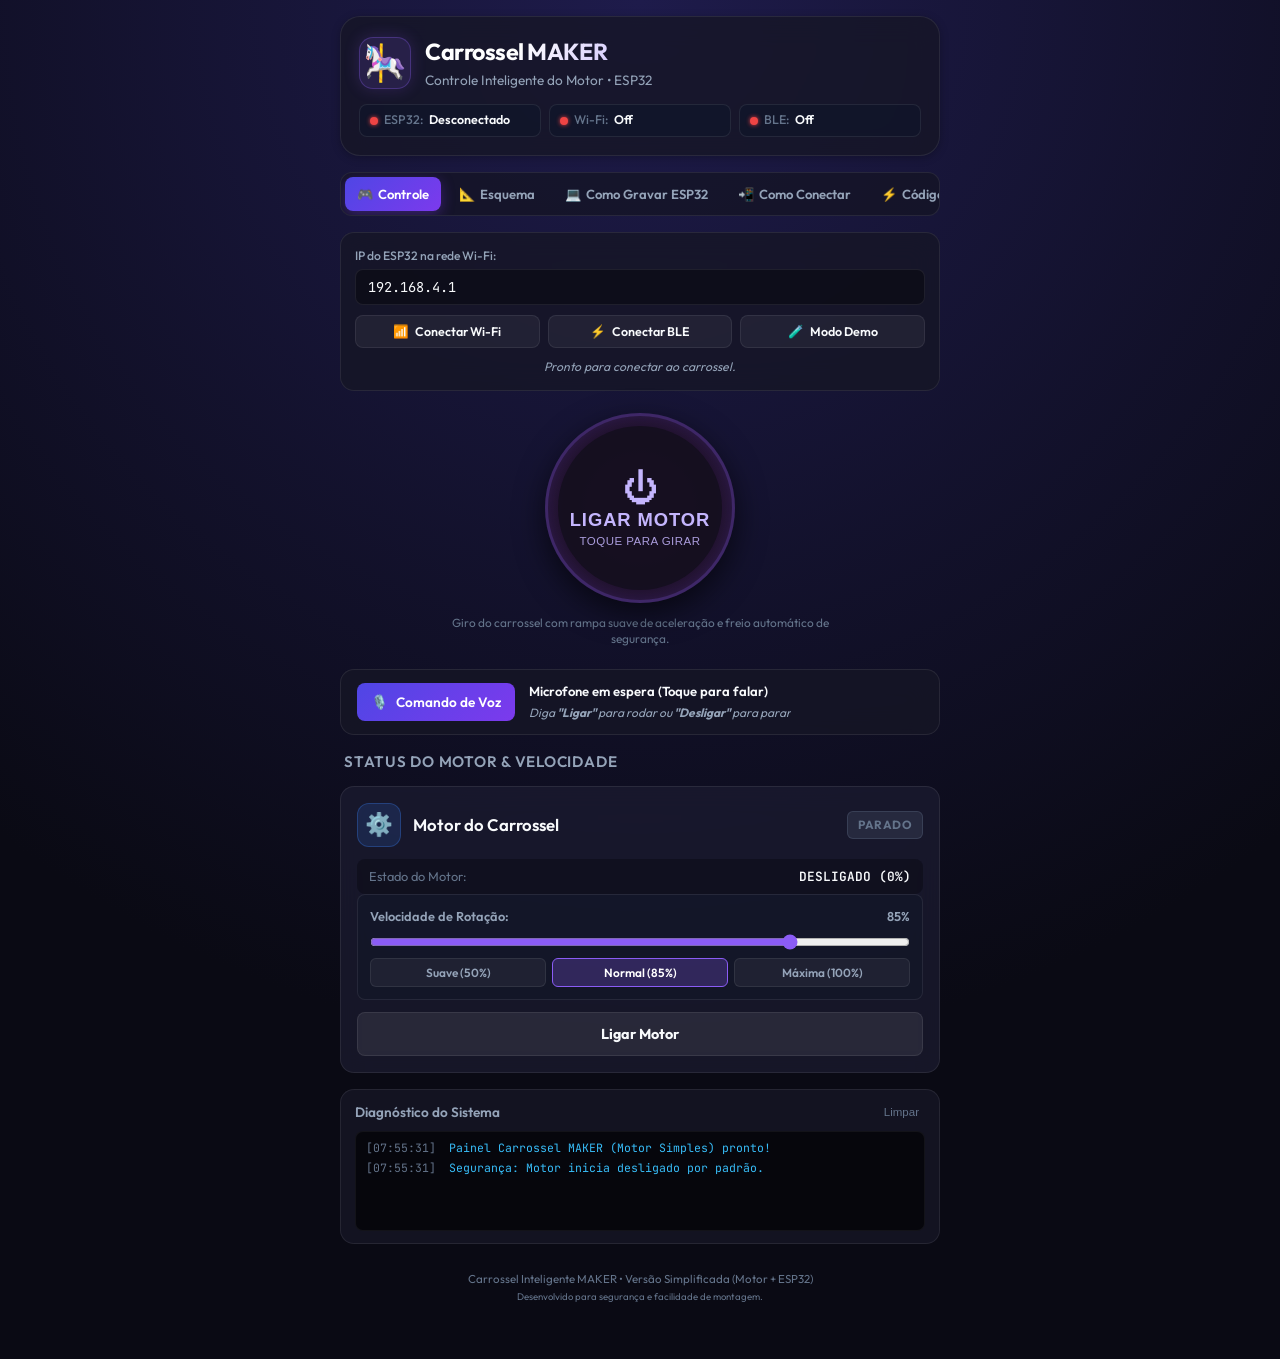
==== commit f2f73cf5: "feat: versao simplificada motor-only com tutoriais e esquemas completos" ====
--- a/index.html
+++ b/index.html
@@ -3,11 +3,11 @@
 <head>
   <meta charset="UTF-8" />
   <meta name="viewport" content="width=device-width, initial-scale=1.0, maximum-scale=1.0, user-scalable=no" />
-  <title>Carrossel MAKER • Controle e Configurador</title>
+  <title>Carrossel MAKER • Controle do Motor & Guias</title>
   <link rel="preconnect" href="https://fonts.googleapis.com">
   <link rel="preconnect" href="https://fonts.gstatic.com" crossorigin>
   <link href="https://fonts.googleapis.com/css2?family=Outfit:wght@300;400;500;600;700;800&family=JetBrains+Mono:wght@400;500;600&display=swap" rel="stylesheet">
-  <link rel="stylesheet" href="styles.css" />
+  <link rel="stylesheet" href="styles.css?v=4.0" />
 </head>
 <body>
   <div class="app-wrapper">
@@ -17,7 +17,7 @@
         <div class="brand-icon">🎠</div>
         <div>
           <h1>Carrossel MAKER</h1>
-          <p class="subtitle">Controle & Integração Inteligente ESP32</p>
+          <p class="subtitle">Controle Inteligente do Motor • ESP32</p>
         </div>
       </div>
 
@@ -42,12 +42,12 @@
         </div>
       </div>
 
-      <!-- Aviso Explicito de Modo Demonstracao -->
+      <!-- Aviso de Modo Demonstracao -->
       <div class="demo-banner hidden" id="demo-banner">
-        <span class="demo-icon">⚠️</span>
+        <span class="demo-icon">🧪</span>
         <div class="demo-text">
           <strong>MODO DEMONSTRAÇÃO ATIVO</strong>
-          <small>Hardware físico não conectado. As respostas de estado são simuladas no navegador.</small>
+          <small>Respostas simuladas na tela para você testar antes de conectar o ESP32 real.</small>
         </div>
       </div>
     </header>
@@ -60,20 +60,26 @@
       <button class="tab-btn" id="tab-btn-schematics" data-tab="tab-schematics" role="tab">
         <span class="tab-icon">📐</span> Esquema
       </button>
+      <button class="tab-btn" id="tab-btn-prog" data-tab="tab-prog" role="tab">
+        <span class="tab-icon">💻</span> Como Gravar ESP32
+      </button>
+      <button class="tab-btn" id="tab-btn-connect" data-tab="tab-connect" role="tab">
+        <span class="tab-icon">📲</span> Como Conectar
+      </button>
       <button class="tab-btn" id="tab-btn-config" data-tab="tab-config" role="tab">
-        <span class="tab-icon">⚙️</span> Configurações
+        <span class="tab-icon">⚡</span> Código Arduino
       </button>
     </nav>
 
     <!-- ==================================================================== -->
-    <!-- ABA 1: CONTROLE DO CARROSSEL                                         -->
+    <!-- ABA 1: CONTROLE DO MOTOR                                             -->
     <!-- ==================================================================== -->
     <main class="tab-pane active" id="tab-control" role="tabpanel">
       <!-- Painel de Conexão Rápida -->
       <section class="conn-actions-card">
         <div class="input-group">
           <label for="input-esp-ip">IP do ESP32 na rede Wi-Fi:</label>
-          <input type="text" id="input-esp-ip" placeholder="Ex: 192.168.4.1 ou 192.168.1.150" value="192.168.4.1" />
+          <input type="text" id="input-esp-ip" placeholder="Ex: 192.168.4.1" value="192.168.4.1" />
         </div>
         <div class="conn-buttons">
           <button id="btn-connect-wifi" class="btn-action btn-wifi">
@@ -86,21 +92,21 @@
             <span class="btn-icon">🧪</span> Modo Demo
           </button>
         </div>
-        <div id="conn-feedback" class="conn-feedback">Pronto para conectar ao hardware.</div>
+        <div id="conn-feedback" class="conn-feedback">Pronto para conectar ao carrossel.</div>
       </section>
 
-      <!-- Botão Mestre Geral (LIGAR / DESLIGAR) -->
+      <!-- Botão Mestre Geral do Motor (LIGAR / DESLIGAR) -->
       <section class="master-control-section">
         <div class="master-btn-container">
-          <button id="btn-master" class="master-button master-off" aria-label="Ligar ou Desligar Carrossel Geral">
+          <button id="btn-master" class="master-button master-off" aria-label="Ligar ou Parar Motor do Carrossel">
             <div class="master-inner-ring">
               <div class="master-power-icon">⏻</div>
-              <div class="master-title" id="master-title">LIGAR TUDO</div>
-              <div class="master-sub" id="master-sub">Toque para acionar</div>
-            </div>
-          </button>
-        </div>
-        <p class="master-hint">Sequência segura: inicia motor com rampa, áudio e pisca-pisca. O desligamento freia o motor antes de cortar energia.</p>
+              <div class="master-title" id="master-title">LIGAR MOTOR</div>
+              <div class="master-sub" id="master-sub">Toque para girar</div>
+            </div>
+          </button>
+        </div>
+        <p class="master-hint">Giro do carrossel com rampa suave de aceleração e freio automático de segurança.</p>
       </section>
 
       <!-- Seção de Comando de Voz -->
@@ -111,76 +117,45 @@
             <span class="voice-btn-text" id="voice-btn-text">Comando de Voz</span>
           </button>
           <div class="voice-info">
-            <div class="voice-status" id="voice-status">Microfone em espera (Web Speech pt-BR)</div>
-            <div class="voice-transcript" id="voice-transcript">Fale "Ligar" ou "Desligar"</div>
+            <div class="voice-status" id="voice-status">Microfone em espera (Toque para falar)</div>
+            <div class="voice-transcript" id="voice-transcript">Diga <strong>"Ligar"</strong> para rodar ou <strong>"Desligar"</strong> para parar</div>
           </div>
         </div>
       </section>
 
-      <!-- Controles Individuais e Telemetria Real -->
+      <!-- Card de Status do Motor & Ajuste de Velocidade -->
       <section class="components-grid">
-        <h2 class="section-title">Controles Individuais e Estado Real</h2>
-
-        <!-- Card do Motor -->
+        <h2 class="section-title">Status do Motor & Velocidade</h2>
+
         <div class="component-card" id="card-motor">
           <div class="comp-header">
             <div class="comp-icon-box motor-color">⚙️</div>
             <div class="comp-info">
-              <h3>Motor Principal</h3>
+              <h3>Motor do Carrossel</h3>
               <span class="comp-state-badge badge-off" id="badge-motor">PARADO</span>
             </div>
           </div>
+
           <div class="comp-body">
-            <p class="comp-desc">Movimento de rotação do carrossel com rampa segura de aceleração.</p>
             <div class="comp-real-state">
-              <span class="telemetry-label">Status real ESP32:</span>
+              <span class="telemetry-label">Estado do Motor:</span>
               <span class="telemetry-value" id="real-motor">DESLIGADO (0%)</span>
             </div>
-          </div>
+
+            <!-- Ajuste Rápido de Velocidade do Motor -->
+            <div class="speed-control-box">
+              <label for="motor-speed-slider">Velocidade de Rotação: <span id="speed-display">85%</span></label>
+              <input type="range" id="motor-speed-slider" min="30" max="100" value="85" step="5" />
+              <div class="speed-presets">
+                <button type="button" class="btn-preset" data-speed="50">Suave (50%)</button>
+                <button type="button" class="btn-preset active" data-speed="85">Normal (85%)</button>
+                <button type="button" class="btn-preset" data-speed="100">Máxima (100%)</button>
+              </div>
+            </div>
+          </div>
+
           <div class="comp-footer">
             <button id="btn-toggle-motor" class="btn-toggle btn-toggle-off">Ligar Motor</button>
-          </div>
-        </div>
-
-        <!-- Card do Áudio / Música -->
-        <div class="component-card" id="card-audio">
-          <div class="comp-header">
-            <div class="comp-icon-box audio-color">🎵</div>
-            <div class="comp-info">
-              <h3>Módulo de Música</h3>
-              <span class="comp-state-badge badge-off" id="badge-audio">MUDO</span>
-            </div>
-          </div>
-          <div class="comp-body">
-            <p class="comp-desc">Trilha sonora infantil via cartão SD (DFPlayer Mini).</p>
-            <div class="comp-real-state">
-              <span class="telemetry-label">Status real ESP32:</span>
-              <span class="telemetry-value" id="real-audio">DESLIGADO</span>
-            </div>
-          </div>
-          <div class="comp-footer">
-            <button id="btn-toggle-audio" class="btn-toggle btn-toggle-off">Ligar Música</button>
-          </div>
-        </div>
-
-        <!-- Card do Pisca-Pisca de Natal -->
-        <div class="component-card" id="card-light">
-          <div class="comp-header">
-            <div class="comp-icon-box light-color">✨</div>
-            <div class="comp-info">
-              <h3>Pisca-Pisca Colorido</h3>
-              <span class="comp-state-badge badge-off" id="badge-light">APAGADO</span>
-            </div>
-          </div>
-          <div class="comp-body">
-            <p class="comp-desc">Iluminação de Natal preservando os efeitos da caixinha original.</p>
-            <div class="comp-real-state">
-              <span class="telemetry-label">Status real ESP32:</span>
-              <span class="telemetry-value" id="real-light">DESLIGADO</span>
-            </div>
-          </div>
-          <div class="comp-footer">
-            <button id="btn-toggle-light" class="btn-toggle btn-toggle-off">Ligar Iluminação</button>
           </div>
         </div>
       </section>
@@ -188,7 +163,7 @@
       <!-- Console de Eventos, Diagnóstico e Segurança -->
       <section class="diagnostics-card">
         <div class="diag-header">
-          <h3>Diagnóstico & Segurança</h3>
+          <h3>Diagnóstico do Sistema</h3>
           <button id="btn-clear-log" class="btn-clear">Limpar</button>
         </div>
         <div id="event-log" class="event-log" role="log" aria-live="polite"></div>
@@ -196,196 +171,274 @@
     </main>
 
     <!-- ==================================================================== -->
-    <!-- ABA 2: ESQUEMA COMPLETO DE LIGAÇÃO & MONTAGEM                        -->
+    <!-- ABA 2: ESQUEMA COMPLETO DO MOTOR                                     -->
     <!-- ==================================================================== -->
     <section class="tab-pane" id="tab-schematics" role="tabpanel">
       <div class="schematic-card">
-        <h2>Esquema Elétrico e Montagem Completa</h2>
+        <h2>Esquema Elétrico: Apenas Motor + ESP32</h2>
         <p class="schematic-intro">
-          Veja a ligação exata de cada um dos 4 componentes principais com o ESP32 convencional.
+          Como o projeto foi simplificado para <strong>apenas o motor</strong>, veja exatamente como ligar sem risco de queimar o ESP32.
         </p>
 
-        <!-- Seletor de Alimentação Interativo -->
+        <!-- Alerta Vermelho Crítico -->
+        <div class="warning-banner-crit">
+          🚨 <strong>REGRA FUNDAMENTAL DE ELETRÔNICA:</strong><br>
+          <strong>NUNCA ligue os fios do motor diretamente nos pinos (GPIOs) do ESP32!</strong><br>
+          O pino do ESP32 só aguenta 12mA. O motorzinho elétrico puxa entre 200mA e 1000mA. Ligue sempre através de um <strong>Módulo Relé</strong> ou <strong>Módulo Transistor/MOSFET</strong>!
+        </div>
+
+        <!-- Seletor das 2 Formas Mais Fáceis de Ligar -->
+        <div class="circuit-switch-box">
+          <label><strong>Escolha o componente que você tem em mãos:</strong></label>
+          <div class="circuit-options">
+            <button class="btn-circuit-opt active" data-circuit="relay">
+              🔌 Opção 1: Módulo Relé (Mais Fácil de Todos)
+            </button>
+            <button class="btn-circuit-opt" data-circuit="mosfet">
+              ⚡ Opção 2: Módulo Transistor/MOSFET (Com Velocidade)
+            </button>
+          </div>
+        </div>
+
+        <!-- Detalhe do Circuito com Relé -->
+        <div id="circuit-detail-relay" class="circuit-detail-box">
+          <h3>Ligação com Módulo Relé de 1 Canal (Recomendado pela simplicidade)</h3>
+          <p>O relé funciona como um interruptor liga/desliga acionado pelo ESP32 com isolamento total.</p>
+          <div class="wiring-steps-list">
+            <div class="step-item">
+              <span class="step-num">1</span>
+              <div>
+                <strong>Ligar o Relé no ESP32:</strong>
+                <ul>
+                  <li>Pino <strong>VCC (ou DC+)</strong> do Relé ➔ Pino <strong>VIN (5V)</strong> do ESP32</li>
+                  <li>Pino <strong>GND (ou DC-)</strong> do Relé ➔ Pino <strong>GND</strong> do ESP32</li>
+                  <li>Pino <strong>IN</strong> do Relé ➔ Pino <strong>GPIO 25</strong> do ESP32</li>
+                </ul>
+              </div>
+            </div>
+            <div class="step-item">
+              <span class="step-num">2</span>
+              <div>
+                <strong>Ligar o Motor e a Bateria no Relé:</strong>
+                <ul>
+                  <li>Polo <strong>Positivo (+)</strong> da Bateria/Fonte ➔ Terminal <strong>COM (Comum)</strong> do Relé</li>
+                  <li>Terminal <strong>NA (Normalmente Aberto)</strong> do Relé ➔ Fio Positivo do Motor</li>
+                  <li>Fio Negativo do Motor ➔ Polo <strong>Negativo (-)</strong> da Bateria/Fonte</li>
+                  <li>Polo <strong>Negativo (-)</strong> da Bateria/Fonte ➔ Conecte também no <strong>GND</strong> do ESP32 (GND Comum)</li>
+                </ul>
+              </div>
+            </div>
+          </div>
+        </div>
+
+        <!-- Detalhe do Circuito com Transistor/MOSFET -->
+        <div id="circuit-detail-mosfet" class="circuit-detail-box hidden">
+          <h3>Ligação com Módulo Transistor / MOSFET (Permite Velocidade Suave)</h3>
+          <p>Usando um transistor NPN (TIP120) ou módulo MOSFET (IRLZ44N), você controla tanto o liga/desliga quanto a velocidade de rotação.</p>
+          <div class="wiring-steps-list">
+            <div class="step-item">
+              <span class="step-num">1</span>
+              <div>
+                <strong>Pinos de Controle:</strong>
+                <ul>
+                  <li>Pino <strong>SIG / Gate / Base</strong> ➔ Pino <strong>GPIO 25</strong> do ESP32 (com resistor de 220Ω a 1kΩ)</li>
+                  <li>Pino <strong>GND</strong> do Módulo ➔ Pino <strong>GND</strong> do ESP32</li>
+                </ul>
+              </div>
+            </div>
+            <div class="step-item">
+              <span class="step-num">2</span>
+              <div>
+                <strong>Alimentação do Motor:</strong>
+                <ul>
+                  <li>Fio Positivo do Motor ➔ Polo <strong>Positivo (+)</strong> da sua bateria (4.5V a 6V)</li>
+                  <li>Fio Negativo do Motor ➔ Terminal <strong>Dreno (D) / Coletor</strong> do Transistor</li>
+                  <li>Dica: Coloque um diodo comum (1N4007) invertido entre os dois polos do motor para evitar faíscas que resetem o ESP32!</li>
+                </ul>
+              </div>
+            </div>
+          </div>
+        </div>
+
+        <!-- Alimentação: Pilhas vs Fonte -->
         <div class="power-selector-box">
-          <label><strong>Como você vai alimentar o Carrossel?</strong></label>
-          <div class="power-options">
-            <button class="btn-power-opt active" data-power="battery">
-              🔋 Pilhas / Baterias (Portátil)
-            </button>
-            <button class="btn-power-opt" data-power="powersupply">
-              🔌 Fonte de Tomada (Recomendado)
-            </button>
-          </div>
-          <div id="power-advice" class="power-advice">
-            <!-- Texto dinâmico inserido via JS -->
-          </div>
-        </div>
-
-        <!-- Diagrama Visual dos 4 Componentes -->
-        <div class="wiring-diagram">
-          <!-- Bloco ESP32 -->
-          <div class="diagram-block block-esp32">
-            <div class="block-title">🧠 ESP32 (Convencional - 38 pinos)</div>
-            <div class="pin-wire"><span class="pin-badge">VIN (5V)</span> <span class="wire-line wire-red"></span> Alimentação +5V</div>
-            <div class="pin-wire"><span class="pin-badge">GND</span> <span class="wire-line wire-black"></span> Terra Comum (Interligar todos os GNDs)</div>
-            <div class="pin-wire"><span class="pin-badge">GPIO 25</span> <span class="wire-line wire-orange"></span> Driver Motor IN1 (Sentido)</div>
-            <div class="pin-wire"><span class="pin-badge">GPIO 26</span> <span class="wire-line wire-orange"></span> Driver Motor IN2 (Sentido)</div>
-            <div class="pin-wire"><span class="pin-badge">GPIO 27</span> <span class="wire-line wire-yellow"></span> Driver Motor PWM / ENA (Velocidade)</div>
-            <div class="pin-wire"><span class="pin-badge">GPIO 17 (TX2)</span> <span class="wire-line wire-blue"></span> DFPlayer RX (via Resistor 1kΩ)</div>
-            <div class="pin-wire"><span class="pin-badge">GPIO 16 (RX2)</span> <span class="wire-line wire-cyan"></span> DFPlayer TX</div>
-            <div class="pin-wire"><span class="pin-badge">GPIO 33</span> <span class="wire-line wire-green"></span> Controle do Pisca-Pisca (Gate/IN)</div>
-            <div class="pin-wire"><span class="pin-badge">GPIO 14</span> <span class="wire-line wire-purple"></span> Botão Físico de Emergência (GND)</div>
-          </div>
-
-          <!-- Bloco Motor -->
-          <div class="diagram-block block-motor">
-            <div class="block-title">⚙️ Motor DC + Driver Ponte H (TB6612 ou L298N)</div>
-            <p class="block-note">⚠️ <strong>NUNCA ligue o motor direto no ESP32!</strong> Use o driver intermediário.</p>
-            <ul>
-              <li><strong>Alimentação Motor (VM / VCC2):</strong> Conecte ao polo positivo da sua bateria ou fonte.</li>
-              <li><strong>GND:</strong> Interligado ao GND do ESP32.</li>
-              <li><strong>IN1, IN2, PWM:</strong> Ligados aos GPIOs 25, 26 e 27.</li>
-              <li><strong>OUT1 e OUT2:</strong> Ligados aos dois fios do motor DC (com capacitor cerâmico 100nF soldado entre os bornes).</li>
-            </ul>
-          </div>
-
-          <!-- Bloco Áudio -->
-          <div class="diagram-block block-audio">
-            <div class="block-title">🎵 Módulo de Som (DFPlayer Mini) + Alto-Falante</div>
-            <ul>
-              <li><strong>VCC:</strong> Pino 5V da fonte/bateria regulada.</li>
-              <li><strong>GND:</strong> Terra comum.</li>
-              <li><strong>RX:</strong> Conectado ao GPIO 17 do ESP32 <em>com um resistor de 1kΩ em série</em> (protege contra ruídos).</li>
-              <li><strong>TX:</strong> Conectado ao GPIO 16 do ESP32.</li>
-              <li><strong>SPK1 e SPK2:</strong> Ligados diretamente aos 2 fios do alto-falante (3W / 4Ω ou 8Ω).</li>
-              <li><strong>Cartão MicroSD:</strong> Formatado em FAT32 com músicas na pasta <code>/mp3/0001.mp3</code>.</li>
-            </ul>
-          </div>
-
-          <!-- Bloco Pisca-Pisca -->
-          <div class="diagram-block block-light">
-            <div class="block-title">✨ Pisca-Pisca de Natal Colorido</div>
-            <p class="block-note">💡 A caixinha controladora original com os efeitos natalinos <strong>é mantida</strong>.</p>
-            <ul>
-              <li><strong>Se o pisca for USB ou Pilhas (5V/4.5V DC):</strong> O GPIO 33 chaveia um transistor MOSFET de nível lógico (ex: IRLZ44N) na linha negativa da caixinha.</li>
-              <li><strong>Se o pisca for de tomada (127/220V AC):</strong> O GPIO 33 aciona um Módulo Relé optoisolado de 5V. A alta tensão fica trancada em gabinete isolado.</li>
-              <li>Ao ligar pelo site, o circuito recebe energia e acende no modo memorizado.</li>
-            </ul>
-          </div>
-        </div>
-
-        <!-- Dica de Engenharia -->
-        <div class="schematic-footer-tip">
-          <strong>Regra Essencial do GND Comum:</strong> Todos os fios pretos (GND) da fonte/bateria, do ESP32, do driver de motor, do DFPlayer e do módulo do pisca-pisca devem estar conectados juntos no mesmo ponto de terra para que os sinais funcionem corretamente.
+          <h3>🔋 Como Alimentar o Carrossel?</h3>
+          <div class="power-cards-grid">
+            <div class="p-card">
+              <h4>Opção 1: Pilhas ou Baterias (Portátil)</h4>
+              <p>• <strong>Suporte para 4 Pilhas AA (6V):</strong> Ligue o positivo das pilhas no motor e o negativo no GND comum.</p>
+              <p>• <strong>Power Bank de Celular (5V):</strong> Ligue um cabo micro-USB direto no ESP32. Se o motor for de 5V, ele pode usar a mesma energia pelo pino VIN!</p>
+              <p class="p-warn">⚠️ <em>Evite bateria quadrada de 9V: ela não tem corrente para motores e acaba em 5 minutos.</em></p>
+            </div>
+            <div class="p-card">
+              <h4>Opção 2: Fonte de Celular na Tomada (Mais Estável)</h4>
+              <p>• Use uma <strong>fonte de carregador de celular (5V / 2A)</strong> com cabo USB conectado no ESP32.</p>
+              <p>• Você pode puxar os 5V do pino VIN do ESP32 para alimentar o motorzinho simples sem precisar de pilhas.</p>
+              <p>• Ideal para testes na bancada ou feiras escolares.</p>
+            </div>
+          </div>
         </div>
       </div>
     </section>
 
     <!-- ==================================================================== -->
-    <!-- ABA 3: CONFIGURAÇÕES & GERADOR DE FIRMWARE SEM CÓDIGO (NO-CODE)      -->
+    <!-- ABA 3: TUTORIAL - COMO GRAVAR O ESP32 NO COMPUTADOR                  -->
+    <!-- ==================================================================== -->
+    <section class="tab-pane" id="tab-prog" role="tabpanel">
+      <div class="guide-card">
+        <h2>Tutorial: Como Gravar o ESP32 no PC (Sem Stress!)</h2>
+        <p class="guide-intro">
+          Gravar o ESP32 pela primeira vez pode ser chato por causa de drivers e portas COM. Siga este passo a passo à prova de erros:
+        </p>
+
+        <div class="guide-steps">
+          <!-- Passo 1 -->
+          <div class="guide-step">
+            <div class="step-badge">Passo 1</div>
+            <div class="step-content">
+              <h3>Atenção ao Cabo USB (A Maior Pegadinha!)</h3>
+              <p>Muitos cabos USB que vêm em caixinhas de fone ou brinquedos <strong>só servem para carregar bateria e NÃO passam dados</strong>.</p>
+              <p>👉 Certifique-se de usar um cabo USB de boa qualidade que passe dados (como o cabo que você usa para passar fotos do celular pro computador).</p>
+            </div>
+          </div>
+
+          <!-- Passo 2 -->
+          <div class="guide-step">
+            <div class="step-badge">Passo 2</div>
+            <div class="step-content">
+              <h3>Instalar o Driver USB no Windows (CH340 ou CP2102)</h3>
+              <p>Quando você conecta o ESP32 na USB, o Windows precisa de um programinha (driver) para criar a <strong>Porta COM</strong>:</p>
+              <ul>
+                <li>Se a sua plaquinha ESP32 tem um chip quadradinho perto da USB escrito <strong>CH340</strong> ou <strong>CH340G</strong>: instale o <a href="https://www.wch-ic.com/downloads/CH341SER_EXE.html" target="_blank" rel="noopener">Driver CH340 Oficial</a>.</li>
+                <li>Se o chip for o <strong>CP2102</strong> (Silicon Labs): instale o <a href="https://www.silabs.com/developers/usb-to-uart-bridge-vcp-drivers" target="_blank" rel="noopener">Driver CP2102 Oficial</a>.</li>
+              </ul>
+              <p>💡 <em>Como saber se deu certo?</em> Abra o <strong>Gerenciador de Dispositivos</strong> do Windows e veja se em <strong>Portas (COM e LPT)</strong> aparece algo como <code>Silicon Labs CP210x (COM3)</code> ou <code>USB-SERIAL CH340 (COM4)</code> sem triângulo amarelo.</p>
+            </div>
+          </div>
+
+          <!-- Passo 3 -->
+          <div class="guide-step">
+            <div class="step-badge">Passo 3</div>
+            <div class="step-content">
+              <h3>Configurar a Arduino IDE</h3>
+              <ol>
+                <li>Abra a <strong>Arduino IDE</strong> no computador.</li>
+                <li>Vá em <strong>Arquivo ➔ Preferências</strong>.</li>
+                <li>No campo <em>"URLs do Gerenciador de Placas Adicionais"</em>, cole o link oficial da Espressif:<br>
+                  <code class="code-inline">https://raw.githubusercontent.com/espressif/arduino-esp32/gh-pages/package_esp32_index.json</code>
+                </li>
+                <li>Clique em <strong>OK</strong>.</li>
+                <li>Agora vá em <strong>Ferramentas ➔ Placa ➔ Gerenciador de Placas</strong>, pesquise por <strong>esp32</strong> e clique em <strong>Instalar</strong>.</li>
+                <li>Instale também as bibliotecas no menu <strong>Ferramentas ➔ Gerenciar Bibliotecas</strong>:<br>
+                  - <strong>ArduinoJson</strong> (versão 6.x)<br>
+                  - <strong>WebSockets</strong> (por Markus Sattler)
+                </li>
+              </ol>
+            </div>
+          </div>
+
+          <!-- Passo 4 -->
+          <div class="guide-step highlight-step">
+            <div class="step-badge">Passo 4</div>
+            <div class="step-content">
+              <h3>O Pulo do Gato: Erro "Failed to connect to ESP32: Timed out"</h3>
+              <p>Muitas placas ESP32 têm um capacitor que não entra no modo de gravação sozinho. Quando você clica na setinha de Carregar, o programa compila e começa a mostrar:</p>
+              <pre class="terminal-box">Connecting........_____....._____.....</pre>
+              <p>👉 <strong>O que fazer se aparecer isso:</strong><br>
+              Na placa ESP32 existem dois botõezinhos pretos: um escrito <strong>EN (ou RST)</strong> e outro escrito <strong>BOOT (ou IO0)</strong>.<br>
+              Assim que o computador começar a mostrar <code>Connecting........</code>, <strong>aperte e segure o botão BOOT por 2 segundos e solte</strong>. A gravação começará imediatamente (mostrando <code>Writing at 0x00010000... (100%)</code>). Pronto!</p>
+            </div>
+          </div>
+        </div>
+      </div>
+    </section>
+
+    <!-- ==================================================================== -->
+    <!-- ABA 4: TUTORIAL - COMO CONECTAR O CARROSSEL COM O SITE               -->
+    <!-- ==================================================================== -->
+    <section class="tab-pane" id="tab-connect" role="tabpanel">
+      <div class="guide-card">
+        <h2>Tutorial: Como Conectar o Carrossel com o Site</h2>
+        <p class="guide-intro">
+          Você tem duas formas muito fáceis de controlar o carrossel pelo celular ou computador:
+        </p>
+
+        <div class="guide-steps">
+          <!-- Método 1: Wi-Fi -->
+          <div class="guide-step">
+            <div class="step-badge">Opção 1</div>
+            <div class="step-content">
+              <h3>Conexão Direta por Wi-Fi (Não precisa de internet de casa!)</h3>
+              <p>O próprio ESP32 cria sua própria rede Wi-Fi como se fosse um mini-roteador portátil:</p>
+              <ol>
+                <li>Ligue o ESP32 na bateria ou no carregador de celular.</li>
+                <li>No seu celular, abra as <strong>Configurações de Wi-Fi</strong>.</li>
+                <li>Procure a rede chamada: <strong><code>Carrossel_Maker_ESP32</code></strong>.</li>
+                <li>Digite a senha: <strong><code>carrossel123</code></strong> e conecte.</li>
+                <li>Se o celular avisar <em>"Rede sem internet, deseja continuar conectado?"</em>, toque em <strong>SIM</strong>.</li>
+                <li>Agora abra o site do carrossel (ou digite o IP <strong>192.168.4.1</strong>) e toque em <strong>"Conectar Wi-Fi"</strong>.</li>
+                <li>A bolinha do Wi-Fi e do ESP32 ficarão verdes e você já pode controlar!</li>
+              </ol>
+            </div>
+          </div>
+
+          <!-- Método 2: Bluetooth BLE -->
+          <div class="guide-step">
+            <div class="step-badge">Opção 2</div>
+            <div class="step-content">
+              <h3>Conexão por Bluetooth BLE (Sem sair da internet)</h3>
+              <p>Ideal se você quiser usar os dados móveis (4G/5G) no celular enquanto controla o brinquedo:</p>
+              <ol>
+                <li>Ligue o <strong>Bluetooth</strong> do seu celular.</li>
+                <li>Abra este site no navegador <strong>Google Chrome</strong> (Android ou PC).</li>
+                <li>Clique no botão <strong>⚡ Conectar BLE</strong> no painel.</li>
+                <li>Uma janelinha vai abrir mostrando os aparelhos próximos. Selecione <strong>Carrossel_Maker_BLE</strong> e clique em <strong>Parear</strong>.</li>
+                <li>Pronto! Conectado instantaneamente sem precisar mexer no Wi-Fi.</li>
+              </ol>
+            </div>
+          </div>
+
+          <!-- Método 3: Modo Demo -->
+          <div class="guide-step">
+            <div class="step-badge">Opção 3</div>
+            <div class="step-content">
+              <h3>Modo Demonstração (Para Testar Antes de Montar)</h3>
+              <p>Quer ver como o botão mestre e o microfone respondem na tela mesmo sem o ESP32 por perto?</p>
+              <p>Basta tocar no botão <strong>🧪 Modo Demo</strong>. O sistema simula as respostas na tela para você testar a fala e os botões à vontade!</p>
+            </div>
+          </div>
+        </div>
+      </div>
+    </section>
+
+    <!-- ==================================================================== -->
+    <!-- ABA 5: GERADOR DE CÓDIGO ARDUINO (SIMPLES, 100% FUNCIONAL)          -->
     <!-- ==================================================================== -->
     <section class="tab-pane" id="tab-config" role="tabpanel">
       <div class="config-card">
-        <h2>Configurador do Carrossel & Gerador ESP32</h2>
+        <h2>Código Completo para o ESP32 (Arduino IDE)</h2>
         <p class="config-intro">
-          Personalize tudo aqui <strong>sem precisar programar</strong>. As alterações geram o código pronto para você colar na Arduino IDE ou gravar no ESP32!
+          Este é o código exclusivo para <strong>ligar e desligar o motor</strong> pelo site e por voz. Basta clicar no botão de copiar, colar na Arduino IDE e gravar no ESP32!
         </p>
 
-        <!-- Formulário de Pré-Configurações -->
-        <form id="form-generator" class="config-form" onsubmit="return false;">
-          <!-- Seção de Rede -->
-          <fieldset class="config-group">
-            <legend>📡 Conectividade do ESP32</legend>
-            <div class="form-row">
-              <div class="form-field">
-                <label for="cfg-wifi-ssid">Nome da Rede Wi-Fi (SSID):</label>
-                <input type="text" id="cfg-wifi-ssid" value="Carrossel_Maker_ESP32" />
-              </div>
-              <div class="form-field">
-                <label for="cfg-wifi-pass">Senha do Wi-Fi:</label>
-                <input type="text" id="cfg-wifi-pass" value="carrossel123" />
-              </div>
-            </div>
-            <div class="form-field">
-              <label for="cfg-ble-name">Nome do Bluetooth BLE:</label>
-              <input type="text" id="cfg-ble-name" value="Carrossel_Maker_BLE" />
-            </div>
-          </fieldset>
-
-          <!-- Seção do Motor -->
-          <fieldset class="config-group">
-            <legend>⚙️ Movimento do Motor</legend>
-            <div class="form-row">
-              <div class="form-field">
-                <label for="cfg-motor-speed">Velocidade Máxima de Rotação:</label>
-                <select id="cfg-motor-speed">
-                  <option value="180">Suave / Lenta (Ideal para crianças pequenas)</option>
-                  <option value="220" selected>Média / Padrão (Recomendada)</option>
-                  <option value="255">Máxima (100% de potência)</option>
-                </select>
-              </div>
-              <div class="form-field">
-                <label for="cfg-ramp-speed">Rampa de Aceleração (Soft-Start):</label>
-                <select id="cfg-ramp-speed">
-                  <option value="slow">Muito Suave (2.5 segundos até embalar)</option>
-                  <option value="normal" selected>Normal (1.5 segundos)</option>
-                  <option value="fast">Rápida (0.8 segundos)</option>
-                </select>
-              </div>
-            </div>
-          </fieldset>
-
-          <!-- Seção de Áudio e Luz -->
-          <fieldset class="config-group">
-            <legend>🎵 Som e Iluminação</legend>
-            <div class="form-row">
-              <div class="form-field">
-                <label for="cfg-audio-vol">Volume Inicial da Música (0 a 30):</label>
-                <input type="number" id="cfg-audio-vol" min="5" max="30" value="22" />
-              </div>
-              <div class="form-field">
-                <label for="cfg-light-type">Alimentação do Pisca-Pisca:</label>
-                <select id="cfg-light-type">
-                  <option value="dc_mosfet" selected>Baixa Tensão DC (Pilhas / USB 5V - MOSFET)</option>
-                  <option value="ac_relay">Rede Elétrica 127/220V AC (Módulo Relé Isolado)</option>
-                </select>
-              </div>
-            </div>
-          </fieldset>
-
-          <!-- Seção de Segurança -->
-          <fieldset class="config-group">
-            <legend>🛡️ Segurança Infantil</legend>
-            <div class="form-field">
-              <label for="cfg-watchdog">Tempo de Desligamento Automático sem Celular:</label>
-              <select id="cfg-watchdog">
-                <option value="5000">5 segundos (Mais rígido)</option>
-                <option value="8000" selected>8 segundos (Recomendado)</option>
-                <option value="15000">15 segundos</option>
-              </select>
-            </div>
-          </fieldset>
-
-          <!-- Botões do Gerador -->
-          <div class="generator-actions">
-            <button type="button" id="btn-generate-code" class="btn-primary-generate">
-              ⚡ Gerar Código Pronto para Arduino IDE
-            </button>
-            <button type="button" id="btn-copy-code" class="btn-secondary-copy">
-              📋 Copiar Código
-            </button>
-          </div>
-        </form>
+        <div class="generator-actions">
+          <button type="button" id="btn-copy-code" class="btn-primary-generate">
+            📋 COPIAR CÓDIGO COMPLETO (1 CLIQUE)
+          </button>
+          <span id="copy-status" class="copy-status"></span>
+        </div>
 
         <!-- Caixa com o Código Gerado Pronto para Copiar e Colar -->
         <div class="code-output-container">
-          <div class="code-output-header">
-            <span>Sketch Completo para Arduino IDE / ESP32 (Tudo em 1 arquivo)</span>
-            <span id="copy-status" class="copy-status"></span>
-          </div>
           <textarea id="generated-code-box" class="code-box" readonly spellcheck="false"></textarea>
           <p class="code-instructions">
-            <strong>Como usar sem erro:</strong> Abra a Arduino IDE, crie um arquivo novo, apague tudo o que estiver lá dentro, cole o código acima e clique no botão de <strong>Upload (Seta)</strong>. Pronto! O ESP32 já estará configurado conforme você escolheu nas opções acima.
+            <strong>Instruções simples:</strong><br>
+            1. Abra a Arduino IDE.<br>
+            2. Crie um arquivo novo (Ctrl + N).<br>
+            3. Apague tudo o que estiver escrito e <strong>cole o código acima</strong>.<br>
+            4. Em <em>Ferramentas ➔ Placa</em>, escolha <strong>ESP32 Dev Module</strong>.<br>
+            5. Em <em>Ferramentas ➔ Porta</em>, escolha a sua porta COM.<br>
+            6. Clique no botão de <strong>Carregar (Seta para a direita ➔)</strong>.
           </p>
         </div>
       </div>
@@ -393,13 +446,13 @@
 
     <!-- Rodapé Geral -->
     <footer class="app-footer">
-      <p>Carrossel Inteligente MAKER • Controle Integrado ESP32 (Wi-Fi & BLE)</p>
-      <small>Segurança Infantil: Todas as saídas iniciam desligadas por padrão.</small>
+      <p>Carrossel Inteligente MAKER • Versão Simplificada (Motor + ESP32)</p>
+      <small>Desenvolvido para segurança e facilidade de montagem.</small>
     </footer>
   </div>
 
-  <script src="voice.js?v=3.5"></script>
-  <script src="comm.js?v=3.5"></script>
-  <script src="app.js?v=3.5"></script>
+  <script src="voice.js?v=4.0"></script>
+  <script src="comm.js?v=4.0"></script>
+  <script src="app.js?v=4.0"></script>
 </body>
 </html>
--- a/styles.css
+++ b/styles.css
@@ -1,6 +1,6 @@
 /* ==========================================================================
-   CARROSSEL INTELIGENTE MAKER - DESIGN SYSTEM & ESTILOS COMPLETOS
-   Com Abas de Navegação, Esquemas de Ligação e Gerador No-Code para Arduino
+   CARROSSEL INTELIGENTE MAKER - DESIGN SYSTEM V4.0 (SIMPLIFICADO)
+   Foco exclusivo no motor: Controle, Esquemas, Tutoriais e Gerador Arduino
    ========================================================================== */
 
 :root {
@@ -20,16 +20,6 @@
   --color-danger: #ef4444;
   --color-warning: #f59e0b;
   --color-off: #64748b;
-
-  /* Cores de Fiação do Esquema */
-  --wire-red: #ef4444;
-  --wire-black: #94a3b8;
-  --wire-orange: #f97316;
-  --wire-yellow: #eab308;
-  --wire-blue: #3b82f6;
-  --wire-cyan: #06b6d4;
-  --wire-green: #22c55e;
-  --wire-purple: #a855f7;
 
   /* Tipografia */
   --font-main: 'Outfit', -apple-system, BlinkMacSystemFont, sans-serif;
@@ -71,7 +61,7 @@
 
 .app-wrapper {
   width: 100%;
-  max-width: 580px;
+  max-width: 600px;
   display: flex;
   flex-direction: column;
   gap: 16px;
@@ -171,45 +161,43 @@
   display: flex;
   align-items: center;
   gap: 10px;
-  animation: pulseWarning 3s infinite ease-in-out;
 }
 .demo-banner.hidden { display: none; }
 .demo-icon { font-size: 1.2rem; }
 .demo-text strong { display: block; font-size: 0.82rem; color: #fcd34d; letter-spacing: 0.03em; }
 .demo-text small { font-size: 0.74rem; color: #fde68a; line-height: 1.2; }
 
-@keyframes pulseWarning {
-  0%, 100% { border-color: rgba(245, 158, 11, 0.4); }
-  50% { border-color: rgba(245, 158, 11, 0.8); }
-}
-
 /* ==========================================================================
    Navegação por Abas (Tabs)
    ========================================================================== */
 .tabs-nav {
-  display: grid;
-  grid-template-columns: 1fr 1fr 1fr;
+  display: flex;
   gap: 6px;
-  background: rgba(20, 20, 36, 0.7);
+  background: rgba(20, 20, 36, 0.75);
   padding: 4px;
   border-radius: 12px;
   border: 1px solid var(--border-subtle);
-}
+  overflow-x: auto;
+  scrollbar-width: none;
+}
+.tabs-nav::-webkit-scrollbar { display: none; }
 
 .tab-btn {
   background: transparent;
   border: none;
   color: var(--text-secondary);
   font-family: var(--font-main);
-  font-size: 0.85rem;
+  font-size: 0.82rem;
   font-weight: 600;
-  padding: 10px 4px;
+  padding: 9px 12px;
   border-radius: 8px;
   cursor: pointer;
   display: flex;
   align-items: center;
   justify-content: center;
-  gap: 6px;
+  gap: 5px;
+  white-space: nowrap;
+  flex: 1 0 auto;
   transition: var(--transition-smooth);
 }
 
@@ -290,7 +278,7 @@
 .conn-feedback { font-size: 0.76rem; color: var(--text-secondary); font-style: italic; text-align: center; }
 
 /* ==========================================================================
-   Botão Master Geral
+   Botão Master Geral (Motor)
    ========================================================================== */
 .master-control-section { display: flex; flex-direction: column; align-items: center; gap: 12px; padding: 6px 0; }
 .master-btn-container { display: flex; justify-content: center; align-items: center; }
@@ -388,7 +376,7 @@
 .voice-transcript { font-size: 0.75rem; color: var(--text-secondary); font-style: italic; white-space: nowrap; overflow: hidden; text-overflow: ellipsis; }
 
 /* ==========================================================================
-   Cards de Componentes Individuais
+   Card de Componente (Motor e Velocidade)
    ========================================================================== */
 .components-grid { display: flex; flex-direction: column; gap: 12px; }
 .section-title { font-size: 0.95rem; font-weight: 600; color: var(--text-secondary); text-transform: uppercase; letter-spacing: 0.05em; padding-left: 4px; }
@@ -397,39 +385,82 @@
   backdrop-filter: var(--backdrop-blur);
   border: 1px solid var(--border-subtle);
   border-radius: var(--radius-md);
-  padding: 14px;
-  display: flex;
-  flex-direction: column;
-  gap: 10px;
+  padding: 16px;
+  display: flex;
+  flex-direction: column;
+  gap: 12px;
   transition: var(--transition-smooth);
 }
 .component-card:hover { background: var(--bg-card-hover); border-color: var(--border-active); }
 
 .comp-header { display: flex; align-items: center; gap: 12px; }
-.comp-icon-box { width: 42px; height: 42px; border-radius: 12px; display: flex; align-items: center; justify-content: center; font-size: 1.35rem; }
+.comp-icon-box { width: 44px; height: 44px; border-radius: 12px; display: flex; align-items: center; justify-content: center; font-size: 1.4rem; }
 .motor-color { background: rgba(59, 130, 246, 0.15); border: 1px solid rgba(59, 130, 246, 0.3); }
-.audio-color { background: rgba(236, 72, 153, 0.15); border: 1px solid rgba(236, 72, 153, 0.3); }
-.light-color { background: rgba(245, 158, 11, 0.15); border: 1px solid rgba(245, 158, 11, 0.3); }
 
 .comp-info { flex: 1; display: flex; justify-content: space-between; align-items: center; }
-.comp-info h3 { font-size: 1rem; font-weight: 600; }
-.comp-state-badge { font-size: 0.72rem; font-weight: 700; padding: 3px 8px; border-radius: 6px; letter-spacing: 0.04em; }
+.comp-info h3 { font-size: 1.05rem; font-weight: 600; }
+.comp-state-badge { font-size: 0.74rem; font-weight: 700; padding: 4px 10px; border-radius: 6px; letter-spacing: 0.04em; }
 .badge-off { background: rgba(100, 116, 139, 0.2); color: var(--text-muted); border: 1px solid rgba(100, 116, 139, 0.3); }
 .badge-on { background: rgba(16, 185, 129, 0.2); color: #6ee7b7; border: 1px solid rgba(16, 185, 129, 0.4); }
 
-.comp-desc { font-size: 0.78rem; color: var(--text-secondary); line-height: 1.35; }
-.comp-real-state { display: flex; justify-content: space-between; align-items: center; background: rgba(10, 10, 20, 0.5); padding: 6px 10px; border-radius: var(--radius-sm); font-size: 0.75rem; }
+.comp-real-state { display: flex; justify-content: space-between; align-items: center; background: rgba(10, 10, 20, 0.5); padding: 8px 12px; border-radius: var(--radius-sm); font-size: 0.8rem; }
 .telemetry-label { color: var(--text-muted); }
-.telemetry-value { font-family: var(--font-mono); font-weight: 500; color: var(--text-primary); }
+.telemetry-value { font-family: var(--font-mono); font-weight: 600; color: var(--text-primary); }
+
+/* Controle de Velocidade */
+.speed-control-box {
+  display: flex;
+  flex-direction: column;
+  gap: 8px;
+  background: rgba(15, 23, 42, 0.4);
+  padding: 12px;
+  border-radius: var(--radius-sm);
+  border: 1px solid var(--border-subtle);
+}
+.speed-control-box label {
+  font-size: 0.8rem;
+  color: var(--text-secondary);
+  display: flex;
+  justify-content: space-between;
+  font-weight: 600;
+}
+.speed-control-box input[type="range"] {
+  width: 100%;
+  accent-color: var(--accent-purple);
+  cursor: pointer;
+}
+.speed-presets {
+  display: grid;
+  grid-template-columns: 1fr 1fr 1fr;
+  gap: 6px;
+}
+.btn-preset {
+  background: rgba(255, 255, 255, 0.05);
+  border: 1px solid var(--border-subtle);
+  border-radius: 6px;
+  padding: 6px 4px;
+  color: var(--text-secondary);
+  font-family: var(--font-main);
+  font-size: 0.74rem;
+  font-weight: 600;
+  cursor: pointer;
+  transition: var(--transition-smooth);
+}
+.btn-preset:hover { background: rgba(255, 255, 255, 0.1); color: #fff; }
+.btn-preset.active {
+  background: rgba(139, 92, 246, 0.25);
+  border-color: var(--accent-purple);
+  color: #fff;
+}
 
 .btn-toggle {
   width: 100%;
   border: none;
   border-radius: var(--radius-sm);
-  padding: 10px;
+  padding: 12px;
   font-family: var(--font-main);
-  font-size: 0.85rem;
-  font-weight: 600;
+  font-size: 0.9rem;
+  font-weight: 700;
   cursor: pointer;
   transition: var(--transition-smooth);
 }
@@ -457,7 +488,7 @@
   background: rgba(5, 5, 10, 0.85);
   border: 1px solid rgba(255, 255, 255, 0.05);
   border-radius: var(--radius-sm);
-  height: 110px;
+  height: 100px;
   overflow-y: auto;
   padding: 8px 10px;
   font-family: var(--font-mono);
@@ -475,9 +506,9 @@
 .log-error { color: #f87171; }
 
 /* ==========================================================================
-   ABA 2: ESQUEMA DE LIGAÇÃO & MONTAGEM
-   ========================================================================== */
-.schematic-card {
+   ABA 2: ESQUEMA DO MOTOR
+   ========================================================================== */
+.schematic-card, .guide-card, .config-card {
   background: var(--bg-surface);
   backdrop-filter: var(--backdrop-blur);
   border: 1px solid var(--border-subtle);
@@ -488,230 +519,205 @@
   gap: 16px;
 }
 
-.schematic-card h2 { font-size: 1.3rem; font-weight: 700; color: #ffffff; }
-.schematic-intro { font-size: 0.84rem; color: var(--text-secondary); }
-
-/* Seletor de Alimentação */
-.power-selector-box {
-  background: rgba(15, 23, 42, 0.65);
-  border: 1px solid var(--border-subtle);
+.schematic-card h2, .guide-card h2, .config-card h2 { font-size: 1.25rem; font-weight: 700; color: #ffffff; }
+.schematic-intro, .guide-intro, .config-intro { font-size: 0.84rem; color: var(--text-secondary); }
+
+.warning-banner-crit {
+  background: rgba(239, 68, 68, 0.15);
+  border: 1px solid rgba(239, 68, 68, 0.5);
   border-radius: var(--radius-md);
   padding: 12px 14px;
-  display: flex;
-  flex-direction: column;
-  gap: 10px;
-}
-.power-selector-box label { font-size: 0.82rem; color: #f1f5f9; }
-.power-options { display: grid; grid-template-columns: 1fr 1fr; gap: 8px; }
-.btn-power-opt {
+  font-size: 0.8rem;
+  color: #fecaca;
+  line-height: 1.45;
+}
+
+.circuit-switch-box {
+  display: flex;
+  flex-direction: column;
+  gap: 8px;
+}
+.circuit-switch-box label { font-size: 0.82rem; color: #f1f5f9; }
+.circuit-options { display: grid; grid-template-columns: 1fr 1fr; gap: 8px; }
+@media (max-width: 500px) { .circuit-options { grid-template-columns: 1fr; } }
+
+.btn-circuit-opt {
   border: 1px solid var(--border-subtle);
   background: rgba(255, 255, 255, 0.05);
   color: var(--text-secondary);
   font-family: var(--font-main);
-  font-size: 0.82rem;
+  font-size: 0.8rem;
   font-weight: 600;
   padding: 10px 8px;
   border-radius: 8px;
   cursor: pointer;
   transition: var(--transition-smooth);
-}
-.btn-power-opt.active {
-  background: linear-gradient(135deg, rgba(139, 92, 246, 0.3), rgba(6, 182, 212, 0.2));
+  text-align: center;
+}
+.btn-circuit-opt.active {
+  background: linear-gradient(135deg, rgba(139, 92, 246, 0.35), rgba(6, 182, 212, 0.25));
   border-color: var(--accent-cyan);
   color: #ffffff;
-  box-shadow: 0 0 12px rgba(6, 182, 212, 0.25);
-}
-
-.power-advice {
+}
+
+.circuit-detail-box {
+  background: rgba(18, 18, 32, 0.85);
+  border: 1px solid var(--border-subtle);
+  border-radius: var(--radius-md);
+  padding: 16px;
+  display: flex;
+  flex-direction: column;
+  gap: 12px;
+}
+.circuit-detail-box.hidden { display: none; }
+.circuit-detail-box h3 { font-size: 1rem; color: var(--accent-cyan); font-weight: 700; }
+.circuit-detail-box p { font-size: 0.8rem; color: var(--text-secondary); }
+
+.wiring-steps-list {
+  display: flex;
+  flex-direction: column;
+  gap: 10px;
+}
+.step-item {
+  display: flex;
+  gap: 12px;
+  background: rgba(10, 10, 22, 0.6);
+  padding: 12px;
+  border-radius: 8px;
+  border: 1px solid rgba(255, 255, 255, 0.05);
+}
+.step-num {
+  background: var(--accent-purple);
+  color: #fff;
+  width: 26px;
+  height: 26px;
+  border-radius: 50%;
+  display: flex;
+  align-items: center;
+  justify-content: center;
+  font-weight: 800;
+  font-size: 0.85rem;
+  flex-shrink: 0;
+}
+.step-item ul {
+  margin-top: 6px;
+  margin-left: 18px;
   font-size: 0.78rem;
-  line-height: 1.45;
-  padding: 10px;
-  border-radius: 8px;
-  background: rgba(10, 10, 20, 0.6);
-  border-left: 3px solid var(--accent-amber);
-  color: #e2e8f0;
-}
-
-/* Blocos de Fiação */
-.wiring-diagram {
-  display: flex;
-  flex-direction: column;
-  gap: 14px;
-}
-
-.diagram-block {
-  background: rgba(18, 18, 32, 0.8);
-  border: 1px solid var(--border-subtle);
-  border-radius: var(--radius-md);
-  padding: 14px;
-  display: flex;
-  flex-direction: column;
-  gap: 8px;
-}
-
-.block-title {
-  font-size: 0.95rem;
-  font-weight: 700;
-  color: #ffffff;
-  border-bottom: 1px solid rgba(255, 255, 255, 0.08);
-  padding-bottom: 6px;
-}
-
-.block-note {
-  font-size: 0.78rem;
-  color: #fca5a5;
-  background: rgba(239, 68, 68, 0.1);
-  padding: 6px 8px;
-  border-radius: 6px;
-}
-
-.diagram-block ul {
-  list-style: none;
-  display: flex;
-  flex-direction: column;
-  gap: 6px;
-  font-size: 0.8rem;
   color: #cbd5e1;
-}
-
-.diagram-block li strong { color: #f1f5f9; }
-
-.pin-wire {
-  display: flex;
-  align-items: center;
+  display: flex;
+  flex-direction: column;
+  gap: 4px;
+}
+
+.power-selector-box {
+  display: flex;
+  flex-direction: column;
   gap: 10px;
-  font-size: 0.78rem;
-  font-family: var(--font-mono);
-  color: #cbd5e1;
-}
-
-.pin-badge {
-  background: rgba(255, 255, 255, 0.1);
-  padding: 2px 8px;
-  border-radius: 4px;
-  font-weight: 600;
-  color: #ffffff;
-  min-width: 110px;
-  text-align: center;
-}
-
-.wire-line {
-  width: 14px;
-  height: 3px;
-  border-radius: 2px;
-  flex-shrink: 0;
-}
-.wire-red { background: var(--wire-red); box-shadow: 0 0 6px var(--wire-red); }
-.wire-black { background: var(--wire-black); }
-.wire-orange { background: var(--wire-orange); }
-.wire-yellow { background: var(--wire-yellow); }
-.wire-blue { background: var(--wire-blue); }
-.wire-cyan { background: var(--wire-cyan); }
-.wire-green { background: var(--wire-green); }
-.wire-purple { background: var(--wire-purple); }
-
-.schematic-footer-tip {
-  font-size: 0.78rem;
-  color: #93c5fd;
-  background: rgba(59, 130, 246, 0.1);
-  border: 1px solid rgba(59, 130, 246, 0.3);
-  padding: 10px 12px;
-  border-radius: var(--radius-sm);
-  line-height: 1.4;
-}
-
-/* ==========================================================================
-   ABA 3: CONFIGURADOR & GERADOR NO-CODE
-   ========================================================================== */
-.config-card {
-  background: var(--bg-surface);
-  backdrop-filter: var(--backdrop-blur);
-  border: 1px solid var(--border-subtle);
-  border-radius: var(--radius-lg);
-  padding: 18px;
-  display: flex;
-  flex-direction: column;
-  gap: 16px;
-}
-
-.config-card h2 { font-size: 1.3rem; font-weight: 700; color: #ffffff; }
-.config-intro { font-size: 0.84rem; color: var(--text-secondary); line-height: 1.4; }
-
-.config-form {
-  display: flex;
-  flex-direction: column;
-  gap: 14px;
-}
-
-.config-group {
-  border: 1px solid var(--border-subtle);
-  border-radius: var(--radius-md);
-  padding: 12px 14px;
-  background: rgba(10, 10, 22, 0.5);
-  display: flex;
-  flex-direction: column;
-  gap: 10px;
-}
-
-.config-group legend {
-  font-size: 0.82rem;
-  font-weight: 700;
-  color: var(--accent-cyan);
-  padding: 0 6px;
-}
-
-.form-row {
+}
+.power-selector-box h3 { font-size: 1rem; color: #fff; }
+.power-cards-grid {
   display: grid;
   grid-template-columns: 1fr 1fr;
   gap: 10px;
 }
-
-@media (max-width: 480px) {
-  .form-row { grid-template-columns: 1fr; }
-}
-
-.form-field {
-  display: flex;
-  flex-direction: column;
-  gap: 4px;
-}
-
-.form-field label {
-  font-size: 0.76rem;
-  color: var(--text-secondary);
-  font-weight: 500;
-}
-
-.form-field input, .form-field select {
-  background: rgba(15, 23, 42, 0.8);
-  border: 1px solid var(--border-subtle);
-  border-radius: var(--radius-sm);
-  color: #ffffff;
-  font-family: var(--font-main);
-  font-size: 0.84rem;
-  padding: 8px 10px;
-  outline: none;
-  transition: var(--transition-smooth);
-}
-
-.form-field input:focus, .form-field select:focus {
-  border-color: var(--accent-purple);
-  box-shadow: 0 0 10px rgba(139, 92, 246, 0.25);
-}
-
+@media (max-width: 500px) { .power-cards-grid { grid-template-columns: 1fr; } }
+.p-card {
+  background: rgba(15, 23, 42, 0.6);
+  border: 1px solid var(--border-subtle);
+  border-radius: var(--radius-md);
+  padding: 12px;
+  font-size: 0.78rem;
+  color: #cbd5e1;
+  display: flex;
+  flex-direction: column;
+  gap: 6px;
+}
+.p-card h4 { color: #fff; font-size: 0.85rem; }
+.p-warn { color: #fca5a5; font-size: 0.74rem; }
+
+/* ==========================================================================
+   ABA 3 & 4: TUTORIAIS (GRAVAÇÃO ESP32 E CONEXÃO COM O SITE)
+   ========================================================================== */
+.guide-steps {
+  display: flex;
+  flex-direction: column;
+  gap: 14px;
+}
+.guide-step {
+  background: rgba(18, 18, 32, 0.75);
+  border: 1px solid var(--border-subtle);
+  border-radius: var(--radius-md);
+  padding: 14px;
+  display: flex;
+  flex-direction: column;
+  gap: 8px;
+  position: relative;
+}
+.guide-step.highlight-step {
+  border-color: rgba(245, 158, 11, 0.6);
+  background: rgba(30, 25, 15, 0.85);
+  box-shadow: 0 0 16px rgba(245, 158, 11, 0.15);
+}
+.step-badge {
+  display: inline-block;
+  background: rgba(139, 92, 246, 0.2);
+  color: #c4b5fd;
+  border: 1px solid rgba(139, 92, 246, 0.4);
+  padding: 3px 8px;
+  border-radius: 6px;
+  font-size: 0.72rem;
+  font-weight: 700;
+  width: fit-content;
+}
+.guide-step.highlight-step .step-badge {
+  background: rgba(245, 158, 11, 0.25);
+  color: #fde68a;
+  border-color: rgba(245, 158, 11, 0.5);
+}
+
+.step-content h3 { font-size: 0.95rem; font-weight: 700; color: #fff; margin-bottom: 4px; }
+.step-content p, .step-content ul, .step-content ol {
+  font-size: 0.8rem;
+  color: #cbd5e1;
+  line-height: 1.45;
+}
+.step-content ul, .step-content ol { margin-left: 18px; margin-top: 6px; display: flex; flex-direction: column; gap: 4px; }
+.step-content a { color: var(--accent-cyan); text-decoration: underline; font-weight: 600; }
+
+.code-inline {
+  background: rgba(0, 0, 0, 0.6);
+  color: #a5f3fc;
+  padding: 2px 6px;
+  border-radius: 4px;
+  font-family: var(--font-mono);
+  font-size: 0.74rem;
+  word-break: break-all;
+}
+.terminal-box {
+  background: #05050d;
+  color: #4ade80;
+  font-family: var(--font-mono);
+  padding: 8px 12px;
+  border-radius: 6px;
+  font-size: 0.78rem;
+  margin: 6px 0;
+  border: 1px solid rgba(255, 255, 255, 0.1);
+}
+
+/* ==========================================================================
+   ABA 5: GERADOR DE CÓDIGO ARDUINO
+   ========================================================================== */
 .generator-actions {
   display: flex;
-  gap: 10px;
-  margin-top: 4px;
-}
-
+  align-items: center;
+  gap: 12px;
+}
 .btn-primary-generate {
-  flex: 2;
   background: linear-gradient(135deg, #059669 0%, #10b981 100%);
   color: #ffffff;
   border: none;
   border-radius: var(--radius-sm);
-  padding: 12px;
+  padding: 12px 18px;
   font-family: var(--font-main);
   font-size: 0.88rem;
   font-weight: 700;
@@ -720,45 +726,16 @@
   box-shadow: 0 4px 14px rgba(16, 185, 129, 0.35);
 }
 .btn-primary-generate:hover { filter: brightness(1.1); transform: translateY(-1px); }
-
-.btn-secondary-copy {
-  flex: 1;
-  background: rgba(255, 255, 255, 0.08);
-  border: 1px solid var(--border-subtle);
-  color: #ffffff;
-  border-radius: var(--radius-sm);
-  padding: 12px;
-  font-family: var(--font-main);
-  font-size: 0.85rem;
-  font-weight: 600;
-  cursor: pointer;
-  transition: var(--transition-smooth);
-}
-.btn-secondary-copy:hover { background: rgba(255, 255, 255, 0.15); }
-
-/* Código de Saída */
+.copy-status { font-size: 0.82rem; font-weight: 700; color: #4ade80; }
+
 .code-output-container {
   display: flex;
   flex-direction: column;
   gap: 8px;
 }
-
-.code-output-header {
-  display: flex;
-  justify-content: space-between;
-  align-items: center;
-  font-size: 0.78rem;
-  color: var(--text-secondary);
-}
-
-.copy-status {
-  color: #4ade80;
-  font-weight: 600;
-}
-
 .code-box {
   width: 100%;
-  height: 240px;
+  height: 280px;
   background: #05050d;
   border: 1px solid rgba(255, 255, 255, 0.1);
   border-radius: var(--radius-sm);
@@ -771,13 +748,12 @@
   outline: none;
   white-space: pre;
 }
-
 .code-instructions {
-  font-size: 0.76rem;
+  font-size: 0.78rem;
   color: var(--text-secondary);
-  line-height: 1.4;
+  line-height: 1.45;
   background: rgba(255, 255, 255, 0.03);
-  padding: 10px;
+  padding: 12px;
   border-radius: 8px;
   border-left: 3px solid var(--accent-cyan);
 }
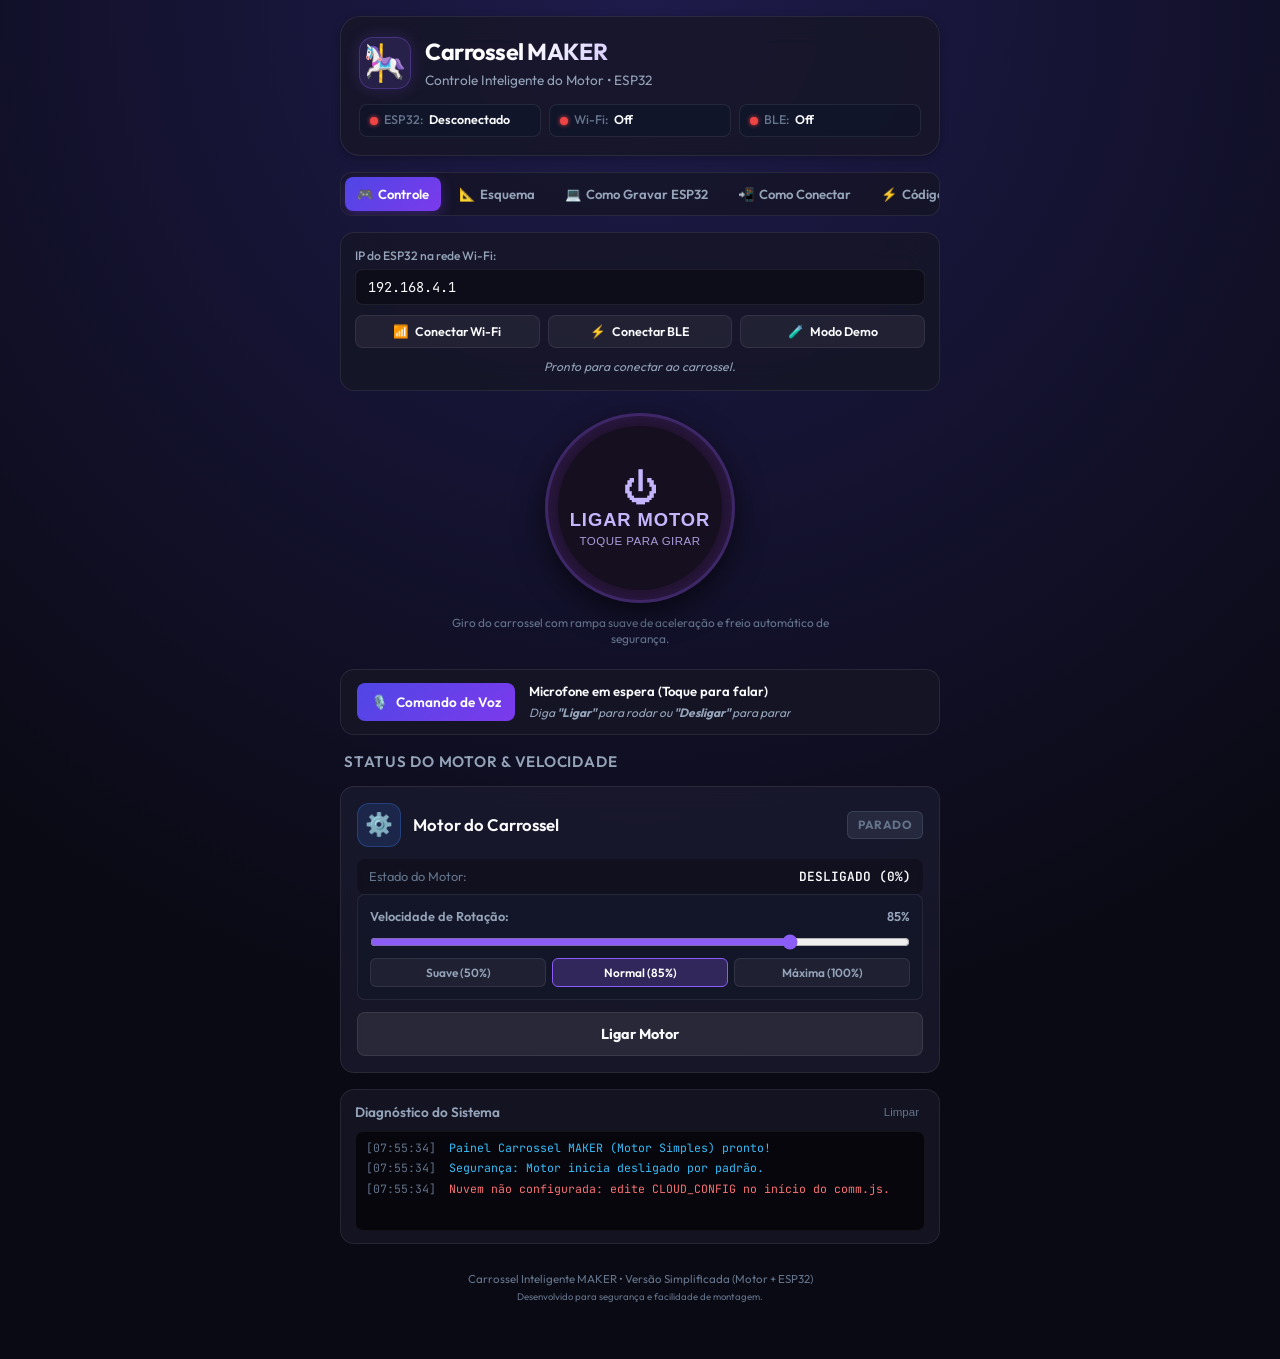
==== commit 0c082269: "Add files via upload" ====
--- a/index.html
+++ b/index.html
@@ -451,8 +451,8 @@
     </footer>
   </div>
 
-  <script src="voice.js?v=4.0"></script>
-  <script src="comm.js?v=4.0"></script>
-  <script src="app.js?v=4.0"></script>
+  <script src="voice.js?v=4.1"></script>
+  <script src="comm.js?v=4.1"></script>
+  <script src="app.js?v=4.1"></script>
 </body>
 </html>
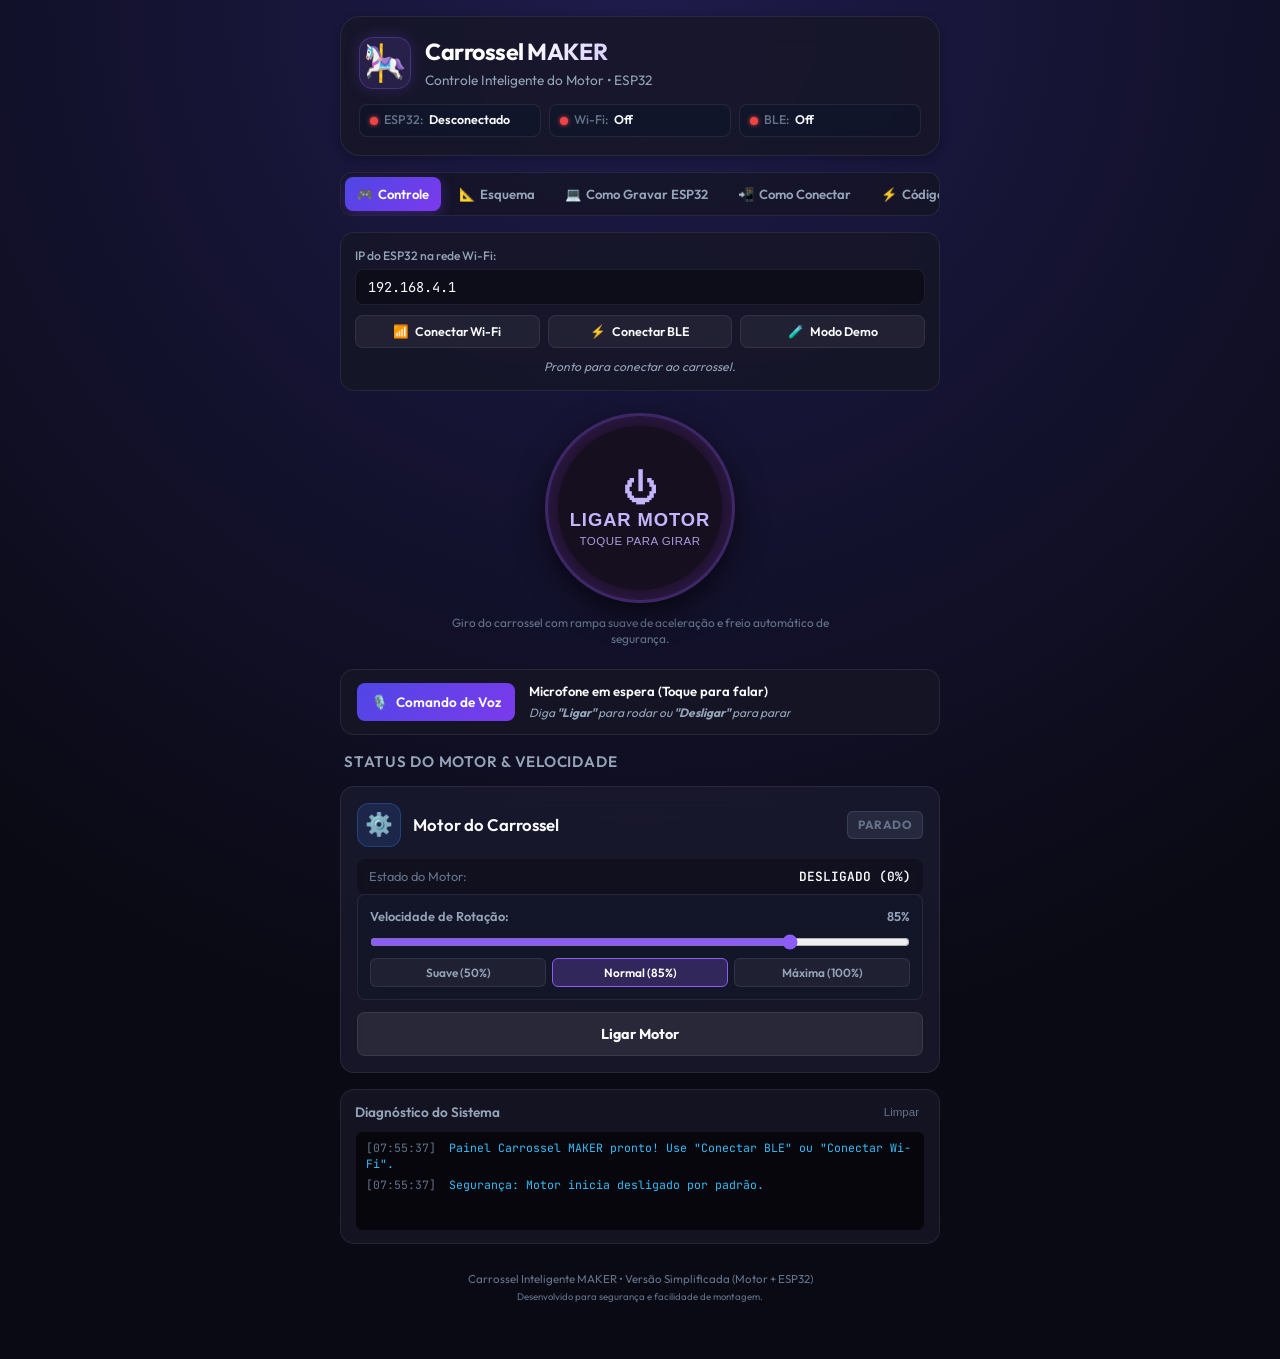
==== commit 969b14ef: "fix: resolve BLE MTU truncation, GATT concurrency, watchdog ping, and L298N GPIO 26/27 brake conflic" ====
--- a/index.html
+++ b/index.html
@@ -451,8 +451,8 @@
     </footer>
   </div>
 
-  <script src="voice.js?v=4.1"></script>
-  <script src="comm.js?v=4.1"></script>
-  <script src="app.js?v=4.1"></script>
+  <script src="voice.js?v=4.2"></script>
+  <script src="comm.js?v=4.2"></script>
+  <script src="app.js?v=4.2"></script>
 </body>
 </html>
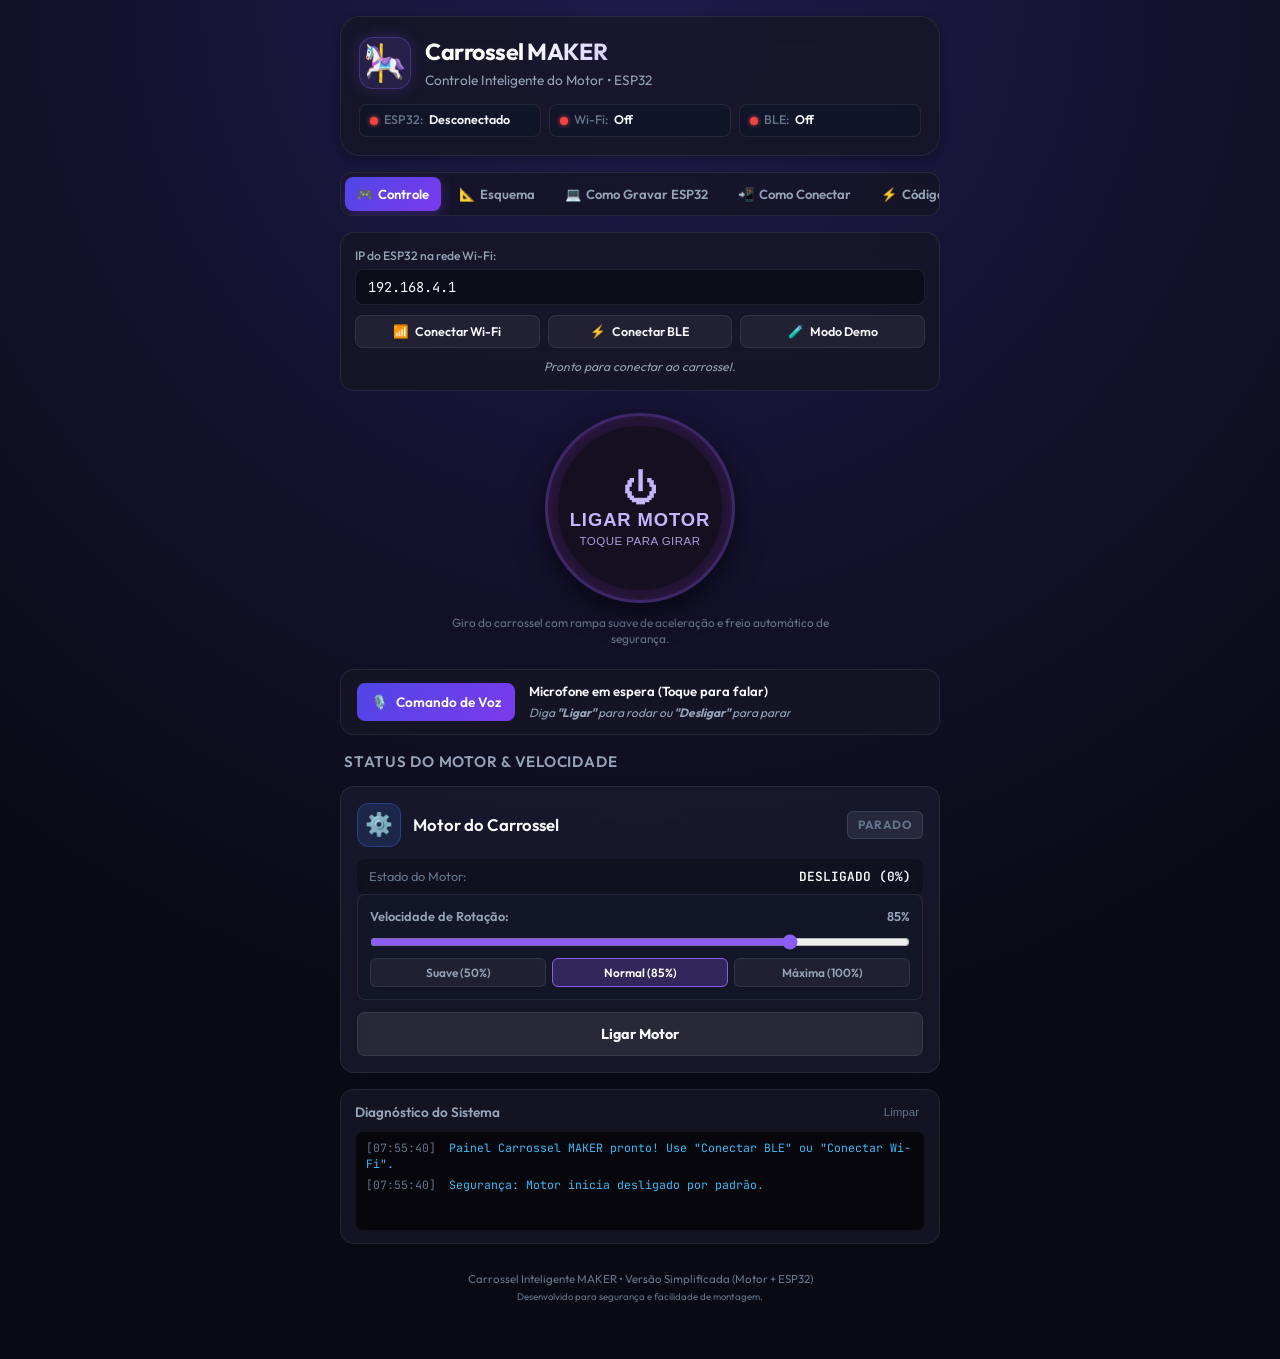
==== commit 4385905d: "fix(motor): invert PWM speed sent to ESP32 so GPIO 26=HIGH and GPIO 27=LOW drives L298N at full powe" ====
--- a/index.html
+++ b/index.html
@@ -451,8 +451,8 @@
     </footer>
   </div>
 
-  <script src="voice.js?v=4.2"></script>
-  <script src="comm.js?v=4.2"></script>
-  <script src="app.js?v=4.2"></script>
+  <script src="voice.js?v=4.3"></script>
+  <script src="comm.js?v=4.3"></script>
+  <script src="app.js?v=4.3"></script>
 </body>
 </html>
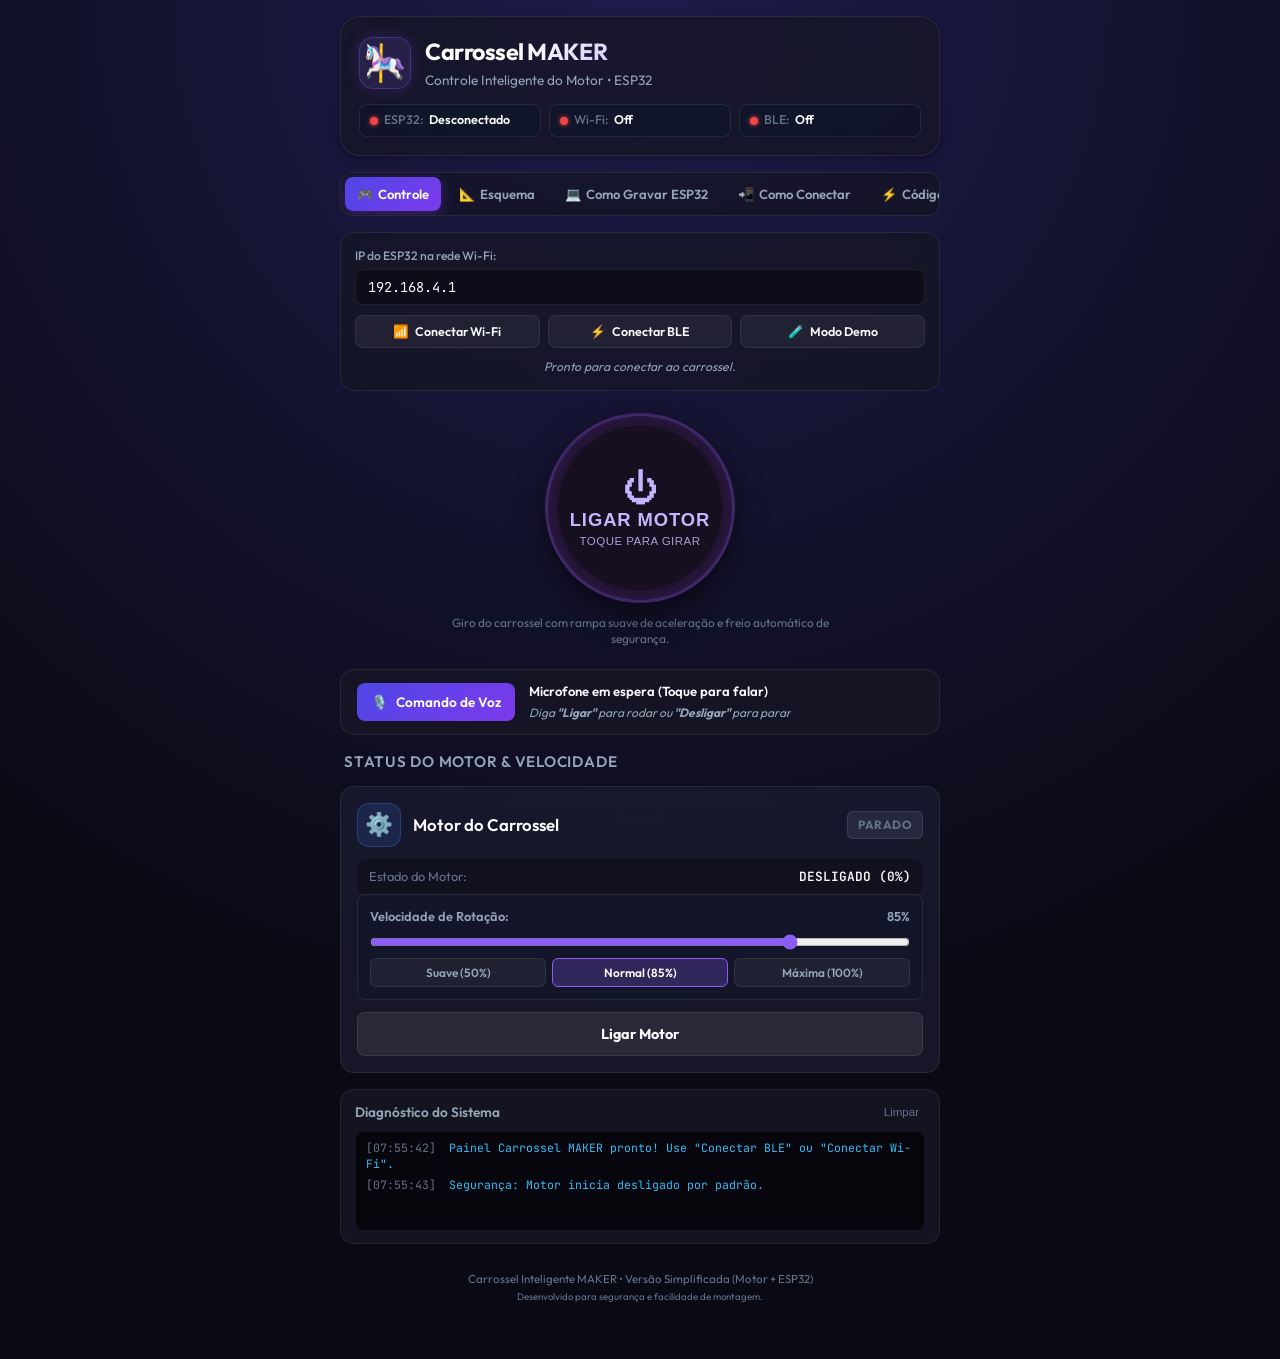
==== commit 5449d3d9: "fix(ble): use direct writeValue instead of writeValueWithResponse to avoid 5s GATT timeout" ====
--- a/index.html
+++ b/index.html
@@ -451,8 +451,8 @@
     </footer>
   </div>
 
-  <script src="voice.js?v=4.3"></script>
-  <script src="comm.js?v=4.3"></script>
-  <script src="app.js?v=4.3"></script>
+  <script src="voice.js?v=4.4"></script>
+  <script src="comm.js?v=4.4"></script>
+  <script src="app.js?v=4.4"></script>
 </body>
 </html>
